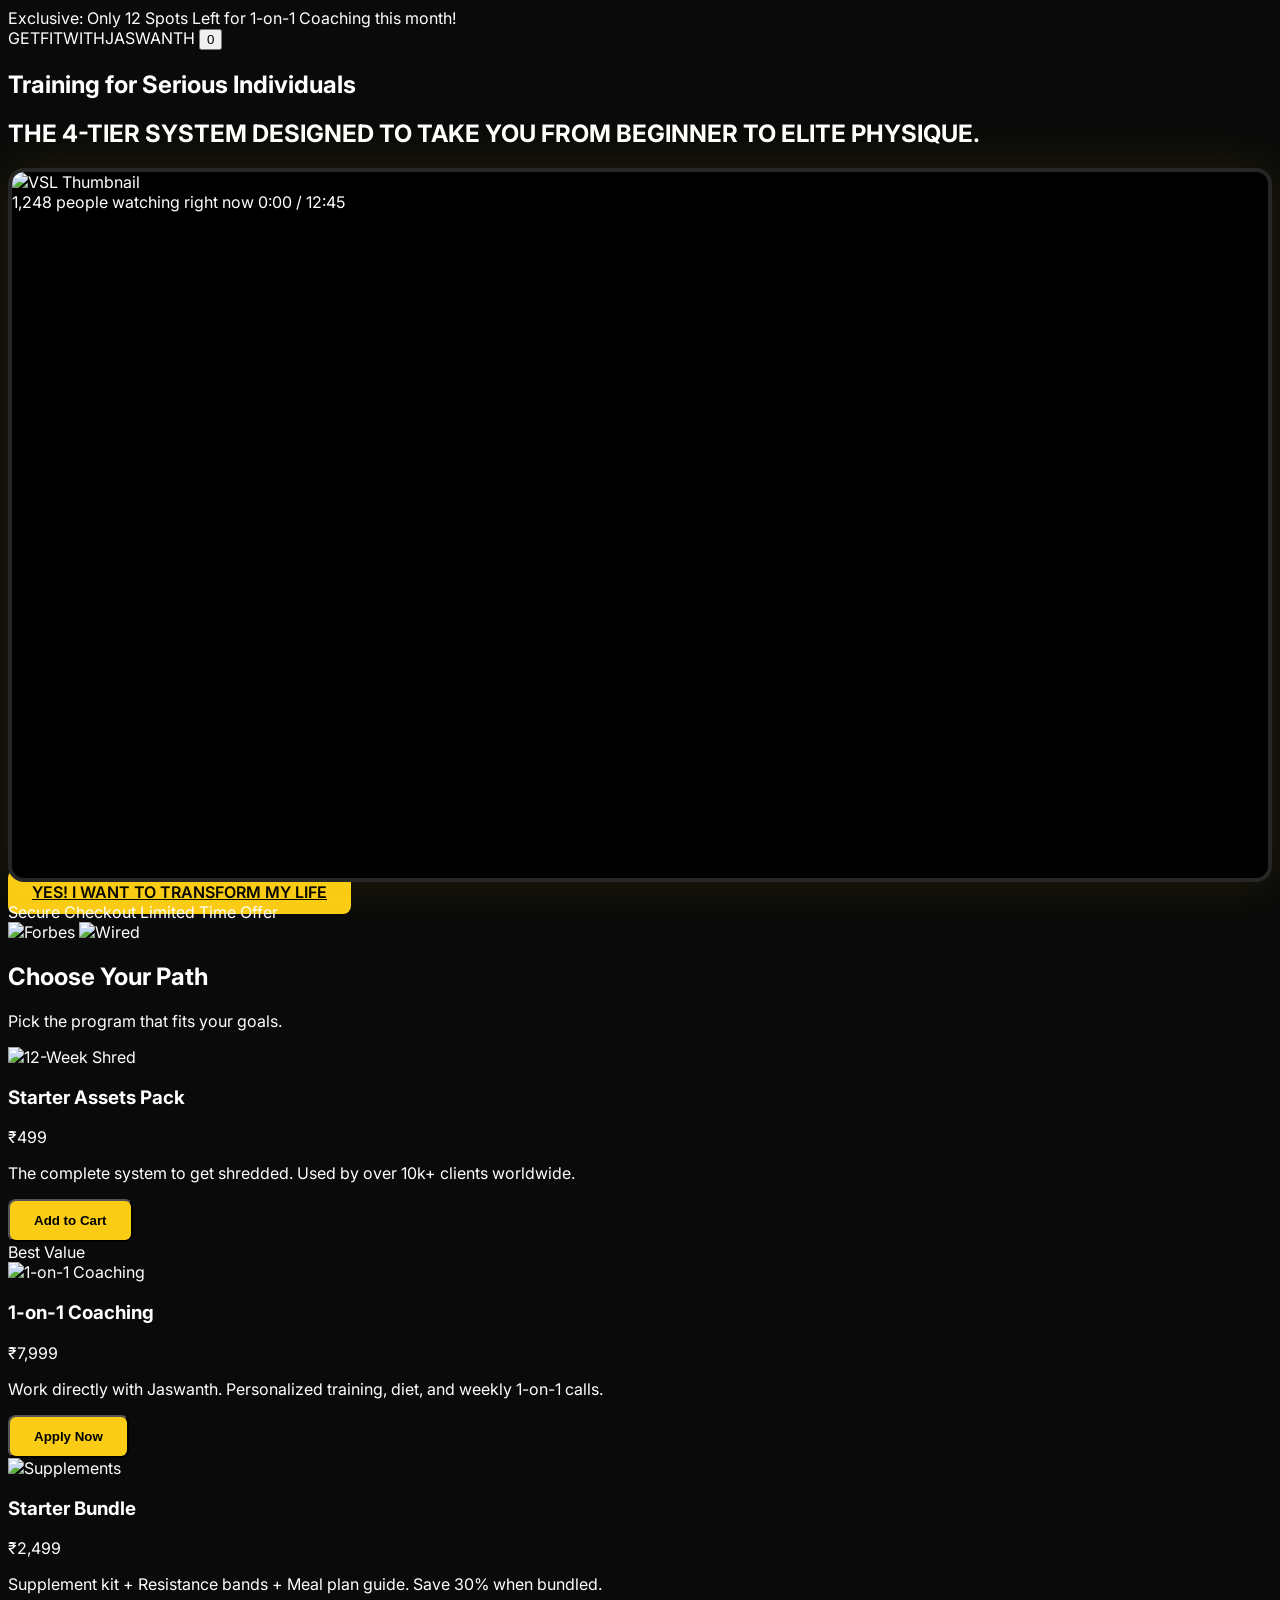
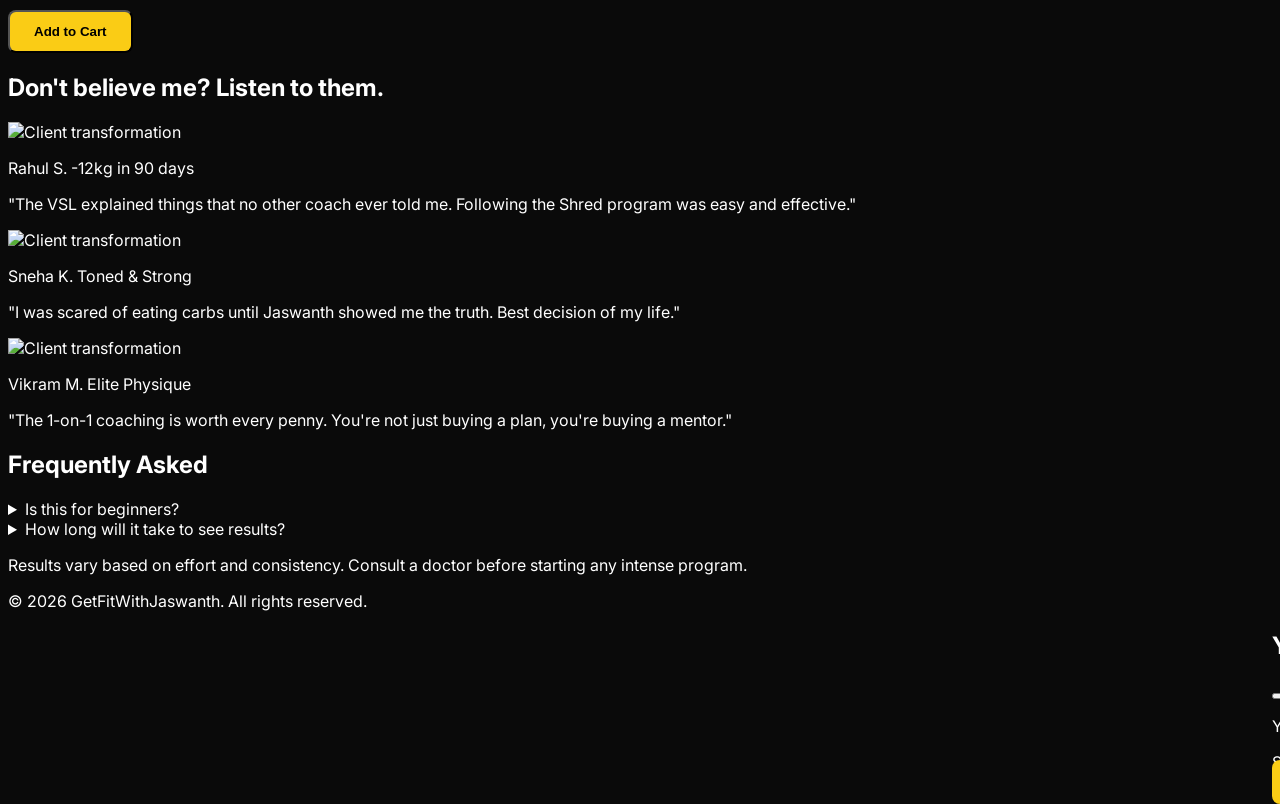
==== index.html @ 81661b47 "commit1" ====
<!doctype html>
<html lang="en">
  <head>
    <meta charset="UTF-8" />
    <meta name="viewport" content="width=device-width, initial-scale=1.0" />
    <title>GetFitWithJaswanth | Exclusive Training</title>
    <script src="https://cdn.tailwindcss.com"></script>
    <link rel="stylesheet" href="style.css" />
    <link
      href="https://fonts.googleapis.com/css2?family=Inter:wght@400;500;600;700;800&display=swap"
      rel="stylesheet"
    />
    <script src="https://unpkg.com/lucide@latest"></script>
    <style>
      .vsl-container {
        aspect-ratio: 16 / 9;
        background: #000;
        position: relative;
        overflow: hidden;
        border: 4px solid #262626;
        border-radius: 1rem;
        box-shadow: 0 0 50px rgba(250, 204, 21, 0.1);
      }
      .pulse-btn {
        animation: pulse-yellow 2s infinite;
      }
      @keyframes pulse-yellow {
        0% {
          transform: scale(1);
          box-shadow: 0 0 0 0 rgba(250, 204, 21, 0.7);
        }
        70% {
          transform: scale(1.05);
          box-shadow: 0 0 0 15px rgba(250, 204, 21, 0);
        }
        100% {
          transform: scale(1);
          box-shadow: 0 0 0 0 rgba(250, 204, 21, 0);
        }
      }
    </style>
  </head>
  <body class="bg-neutral-950 text-white font-['Inter']">
    <!-- Top Bar -->
    <div
      class="bg-yellow-400 text-black py-2 text-center text-sm font-bold uppercase tracking-widest"
    >
      Exclusive: Only 12 Spots Left for 1-on-1 Coaching this month!
    </div>

    <!-- Navbar -->
    <nav
      class="bg-neutral-950/80 backdrop-blur-md border-b border-neutral-800 py-4"
    >
      <div
        class="max-w-7xl mx-auto px-4 sm:px-6 lg:px-8 flex justify-between items-center"
      >
        <span class="text-xl font-bold tracking-tighter text-yellow-400"
          >GETFITWITHJASWANTH</span
        >
        <button
          onclick="toggleCart(true)"
          class="relative p-2 text-neutral-400 hover:text-white transition-colors"
        >
          <i data-lucide="shopping-cart" class="w-6 h-6"></i>
          <span
            class="cart-count absolute -top-1 -right-1 bg-yellow-400 text-black text-[10px] font-bold px-1.5 py-0.5 rounded-full hidden"
            >0</span
          >
        </button>
      </div>
    </nav>

    <!-- VSL Hero Section -->
    <section class="py-16 md:py-24 px-4 max-w-5xl mx-auto text-center">
      <h2
        class="text-yellow-400 font-bold uppercase tracking-[0.2em] mb-6 text-sm md:text-base"
      >
        Training for Serious Individuals
      </h2>
      <h1 class="text-4xl md:text-6xl font-black mb-10 leading-tight">
        THE 4-TIER SYSTEM
        <span class="bg-yellow-400 text-black px-2">DESIGNED</span> TO TAKE YOU
        FROM BEGINNER TO ELITE PHYSIQUE.
      </h1>

      <!-- Video Player (VSL) -->
      <div class="vsl-container mb-12 group cursor-pointer shadow-2xl">
        <img
          src="https://images.unsplash.com/photo-1534438327276-14e5300c3a48?q=80&w=2070&auto=format&fit=crop"
          alt="VSL Thumbnail"
          class="w-full h-full object-cover opacity-60 group-hover:opacity-40 transition-opacity"
        />
        <div class="absolute inset-0 flex items-center justify-center">
          <div
            class="w-20 h-20 bg-yellow-400 rounded-full flex items-center justify-center text-black shadow-xl group-hover:scale-110 transition-transform pulse-btn"
          >
            <i data-lucide="play" class="w-10 h-10 fill-current"></i>
          </div>
        </div>
        <div
          class="absolute bottom-4 left-4 right-4 text-left text-xs text-neutral-400 flex justify-between items-center"
        >
          <span
            ><i data-lucide="eye" class="w-3 h-3 inline mr-1"></i> 1,248 people
            watching right now</span
          >
          <span class="hidden md:block">0:00 / 12:45</span>
        </div>
      </div>

      <!-- CTA Below Video -->
      <div class="space-y-6">
        <a
          href="#products"
          class="btn-primary py-5 px-12 text-xl font-bold rounded-2xl inline-block shadow-lg shadow-yellow-400/20 pulse-btn"
        >
          YES! I WANT TO TRANSFORM MY LIFE
        </a>
        <div
          class="flex items-center justify-center gap-6 text-neutral-500 text-sm font-medium"
        >
          <span class="flex items-center gap-2"
            ><i data-lucide="shield-check" class="w-4 h-4 text-green-500"></i>
            Secure Checkout</span
          >
          <span class="flex items-center gap-2"
            ><i data-lucide="clock" class="w-4 h-4 text-yellow-400"></i> Limited
            Time Offer</span
          >
        </div>
      </div>
    </section>

    <!-- Trust Strip -->
    <div
      class="bg-neutral-900 py-10 border-y border-neutral-800 overflow-hidden"
    >
      <div
        class="max-w-7xl mx-auto px-4 flex flex-wrap justify-center gap-12 md:gap-24 items-center opacity-50 grayscale hover:grayscale-0 transition-all"
      >
        <img
          src="https://upload.wikimedia.org/wikipedia/commons/5/53/Forbes_logo.svg"
          alt="Forbes"
          class="h-6 filter invert"
        />
        <img
          src="https://upload.wikimedia.org/wikipedia/commons/a/a6/Wired_logo.svg"
          alt="Wired"
          class="h-6 filter invert"
        />
      </div>
    </div>

    <!-- Main Content / Products -->
    <section id="products" class="py-24 bg-neutral-950">
      <div class="max-w-7xl mx-auto px-4 sm:px-6 lg:px-8">
        <div class="text-center mb-16">
          <h2 class="text-3xl md:text-5xl font-bold mb-4">Choose Your Path</h2>
          <p class="text-neutral-500">Pick the program that fits your goals.</p>
        </div>

        <div class="grid grid-cols-1 md:grid-cols-2 lg:grid-cols-3 gap-8">
          <!-- Product 1 -->
          <div
            class="product-card bg-neutral-900 rounded-2xl overflow-hidden border border-neutral-800 flex flex-col"
          >
            <img
              src="https://images.unsplash.com/photo-1517836357463-d25dfeac3438?q=80&w=2070&auto=format&fit=crop"
              class="h-64 w-full object-cover"
              alt="12-Week Shred"
            />
            <div class="p-6 flex flex-col flex-1">
              <div class="flex justify-between items-start mb-2">
                <h3 class="text-xl font-bold">Starter Assets Pack</h3>
                <span class="text-yellow-400 font-bold">₹499</span>
              </div>
              <p class="text-neutral-400 text-sm mb-6 flex-1">
                The complete system to get shredded. Used by over 10k+ clients
                worldwide.
              </p>
              <button
                onclick="
                  addToCart({
                    id: 'p1',
                    name: '12-Week Shred Program',
                    price: 1999,
                    image:
                      'https://images.unsplash.com/photo-1517836357463-d25dfeac3438?q=80&w=2070&auto=format&fit=crop',
                  })
                "
                class="btn-primary w-full"
              >
                Add to Cart
              </button>
            </div>
          </div>
          <!-- Product 2 -->
          <div
            class="product-card bg-neutral-900 rounded-2xl overflow-hidden border-2 border-yellow-400 relative flex flex-col"
          >
            <div
              class="absolute top-0 right-0 bg-yellow-400 text-black px-4 py-1 text-xs font-black uppercase rounded-bl-xl"
            >
              Best Value
            </div>
            <img
              src="https://images.unsplash.com/photo-1544367567-0f2fcb009e0b?q=80&w=2040&auto=format&fit=crop"
              class="h-64 w-full object-cover"
              alt="1-on-1 Coaching"
            />
            <div class="p-6 flex flex-col flex-1">
              <div class="flex justify-between items-start mb-2">
                <h3 class="text-xl font-bold">1-on-1 Coaching</h3>
                <span class="text-yellow-400 font-bold">₹7,999</span>
              </div>
              <p class="text-neutral-400 text-sm mb-6 flex-1">
                Work directly with Jaswanth. Personalized training, diet, and
                weekly 1-on-1 calls.
              </p>
              <button
                onclick="
                  addToCart({
                    id: 'p4',
                    name: '1-on-1 Coaching (30 days)',
                    price: 7999,
                    image:
                      'https://images.unsplash.com/photo-1544367567-0f2fcb009e0b?q=80&w=2040&auto=format&fit=crop',
                  })
                "
                class="btn-primary w-full"
              >
                Apply Now
              </button>
            </div>
          </div>
          <!-- Product 3 -->
          <div
            class="product-card bg-neutral-900 rounded-2xl overflow-hidden border border-neutral-800 flex flex-col"
          >
            <img
              src="https://images.unsplash.com/photo-1593095199071-f3779517babd?q=80&w=2070&auto=format&fit=crop"
              class="h-64 w-full object-cover"
              alt="Supplements"
            />
            <div class="p-6 flex flex-col flex-1">
              <div class="flex justify-between items-start mb-2">
                <h3 class="text-xl font-bold">Starter Bundle</h3>
                <span class="text-yellow-400 font-bold">₹2,499</span>
              </div>
              <p class="text-neutral-400 text-sm mb-6 flex-1">
                Supplement kit + Resistance bands + Meal plan guide. Save 30%
                when bundled.
              </p>
              <button
                onclick="
                  addToCart({
                    id: 'p6',
                    name: 'Supplement Starter Pack',
                    price: 2499,
                    image:
                      'https://images.unsplash.com/photo-1593095199071-f3779517babd?q=80&w=2070&auto=format&fit=crop',
                  })
                "
                class="btn-primary w-full"
              >
                Add to Cart
              </button>
            </div>
          </div>
        </div>
      </div>
    </section>

    <!-- Testimonials -->
    <section class="py-24 bg-neutral-900">
      <div class="max-w-7xl mx-auto px-4 sm:px-6 lg:px-8 text-center">
        <h2 class="text-3xl md:text-5xl font-bold mb-16 uppercase">
          Don't believe me? Listen to them.
        </h2>
        <div class="grid grid-cols-1 md:grid-cols-2 lg:grid-cols-3 gap-8">
          <div
            class="bg-neutral-950 p-1 rounded-3xl border border-neutral-800 overflow-hidden"
          >
            <img
              src="https://images.unsplash.com/photo-1552196564-972b347f64d4?q=80&w=1974&auto=format&fit=crop"
              class="h-64 w-full object-cover mb-6"
              alt="Client transformation"
            />
            <div class="p-6 text-left">
              <p class="font-bold mb-2">
                Rahul S. <span class="text-yellow-400">-12kg in 90 days</span>
              </p>
              <p class="text-sm text-neutral-400 italic">
                "The VSL explained things that no other coach ever told me.
                Following the Shred program was easy and effective."
              </p>
            </div>
          </div>
          <div
            class="bg-neutral-950 p-1 rounded-3xl border border-neutral-800 overflow-hidden"
          >
            <img
              src="https://images.unsplash.com/photo-1571019613454-1cb2f99b2d8b?q=80&w=2070&auto=format&fit=crop"
              class="h-64 w-full object-cover mb-6"
              alt="Client transformation"
            />
            <div class="p-6 text-left">
              <p class="font-bold mb-2">
                Sneha K. <span class="text-yellow-400">Toned & Strong</span>
              </p>
              <p class="text-sm text-neutral-400 italic">
                "I was scared of eating carbs until Jaswanth showed me the
                truth. Best decision of my life."
              </p>
            </div>
          </div>
          <div
            class="bg-neutral-950 p-1 rounded-3xl border border-neutral-800 overflow-hidden"
          >
            <img
              src="https://images.unsplash.com/photo-1594381898411-846e7d193883?q=80&w=1974&auto=format&fit=crop"
              class="h-64 w-full object-cover mb-6"
              alt="Client transformation"
            />
            <div class="p-6 text-left">
              <p class="font-bold mb-2">
                Vikram M. <span class="text-yellow-400">Elite Physique</span>
              </p>
              <p class="text-sm text-neutral-400 italic">
                "The 1-on-1 coaching is worth every penny. You're not just
                buying a plan, you're buying a mentor."
              </p>
            </div>
          </div>
        </div>
      </div>
    </section>

    <!-- FAQ -->
    <section class="py-24 bg-neutral-950 px-4">
      <div class="max-w-3xl mx-auto">
        <h2
          class="text-3xl font-bold mb-12 text-center uppercase tracking-widest"
        >
          Frequently Asked
        </h2>
        <div class="space-y-4">
          <details
            class="bg-neutral-900 rounded-xl p-6 border border-neutral-800 group"
          >
            <summary
              class="font-bold list-none cursor-pointer flex justify-between items-center"
            >
              Is this for beginners?
              <i
                data-lucide="plus"
                class="w-5 h-5 group-open:rotate-45 transition-transform"
              ></i>
            </summary>
            <p class="text-neutral-400 mt-4 text-sm">
              Absolutely. The programs are designed to take you from square one
              to advanced levels with easy-to-follow video instructions.
            </p>
          </details>
          <details
            class="bg-neutral-900 rounded-xl p-6 border border-neutral-800 group"
          >
            <summary
              class="font-bold list-none cursor-pointer flex justify-between items-center"
            >
              How long will it take to see results?
              <i
                data-lucide="plus"
                class="w-5 h-5 group-open:rotate-45 transition-transform"
              ></i>
            </summary>
            <p class="text-neutral-400 mt-4 text-sm">
              Most clients see visible changes in their energy and physique
              within the first 14-21 days of strictly following the protocol.
            </p>
          </details>
        </div>
      </div>
    </section>

    <!-- Footer -->
    <footer
      class="py-12 bg-neutral-900 text-center border-t border-neutral-800"
    >
      <p class="text-neutral-500 text-xs mb-4">
        Results vary based on effort and consistency. Consult a doctor before
        starting any intense program.
      </p>
      <p class="text-sm text-neutral-400">
        &copy; 2026 GetFitWithJaswanth. All rights reserved.
      </p>
    </footer>

    <!-- Cart Overlay -->
    <div id="cart-overlay" class="overlay fixed inset-0"></div>

    <!-- Cart Sidebar -->
    <div
      id="cart-drawer"
      class="cart-drawer fixed top-0 right-0 h-full w-full max-w-md bg-neutral-900 shadow-2xl flex flex-col"
    >
      <div
        class="p-6 border-b border-neutral-800 flex items-center justify-between"
      >
        <h2 class="text-xl font-bold flex items-center gap-2">
          <i data-lucide="shopping-bag" class="w-5 h-5"></i>
          Your Cart
        </h2>
        <button
          onclick="toggleCart(false)"
          class="p-2 hover:bg-neutral-800 rounded-full transition-colors text-neutral-400"
        >
          <i data-lucide="x" class="w-6 h-6"></i>
        </button>
      </div>

      <div
        id="cart-items-list"
        class="flex-1 overflow-y-auto p-6 space-y-4"
      ></div>

      <div class="p-6 border-t border-neutral-800 bg-neutral-900/50">
        <div class="flex justify-between mb-2">
          <span class="text-neutral-400">Subtotal</span>
          <span id="cart-subtotal" class="font-bold">₹0</span>
        </div>
        <a href="checkout.html" class="btn-primary block w-full"
          >Proceed to Checkout</a
        >
      </div>
    </div>

    <script src="script.js"></script>
    <script>
      lucide.createIcons();
    </script>
  </body>
</html>
---- style.css ----
:root {
    --primary: #facc15; /* Yellow 400 */
    --primary-hover: #eab308; /* Yellow 500 */
    --dark: #0a0a0a;
    --dark-light: #171717;
    --text-muted: #a3a3a3;
}

body {
    background-color: var(--dark);
    color: white;
    font-family: 'Inter', sans-serif;
    overflow-x: hidden;
}

.cart-drawer {
    transform: translateX(100%);
    transition: transform 0.3s ease-in-out;
    z-index: 1000;
}

.cart-drawer.open {
    transform: translateX(0);
}

.overlay {
    background-color: rgba(0, 0, 0, 0.7);
    display: none;
    z-index: 999;
}

.overlay.open {
    display: block;
}

.product-card {
    transition: transform 0.2s;
}

.product-card:hover {
    transform: translateY(-5px);
}

.btn-primary {
    background-color: var(--primary);
    color: black;
    font-weight: 600;
    padding: 0.75rem 1.5rem;
    border-radius: 0.5rem;
    transition: background-color 0.2s;
    text-align: center;
}

.btn-primary:hover {
    background-color: var(--primary-hover);
}

.btn-outline {
    border: 1px solid var(--primary);
    color: var(--primary);
    font-weight: 600;
    padding: 0.75rem 1.5rem;
    border-radius: 0.5rem;
    transition: all 0.2s;
    text-align: center;
}

.btn-outline:hover {
    background-color: var(--primary);
    color: black;
}

/* Custom Scrollbar */
::-webkit-scrollbar {
    width: 8px;
}

::-webkit-scrollbar-track {
    background: var(--dark);
}

::-webkit-scrollbar-thumb {
    background: #333;
    border-radius: 4px;
}

::-webkit-scrollbar-thumb:hover {
    background: #444;
}
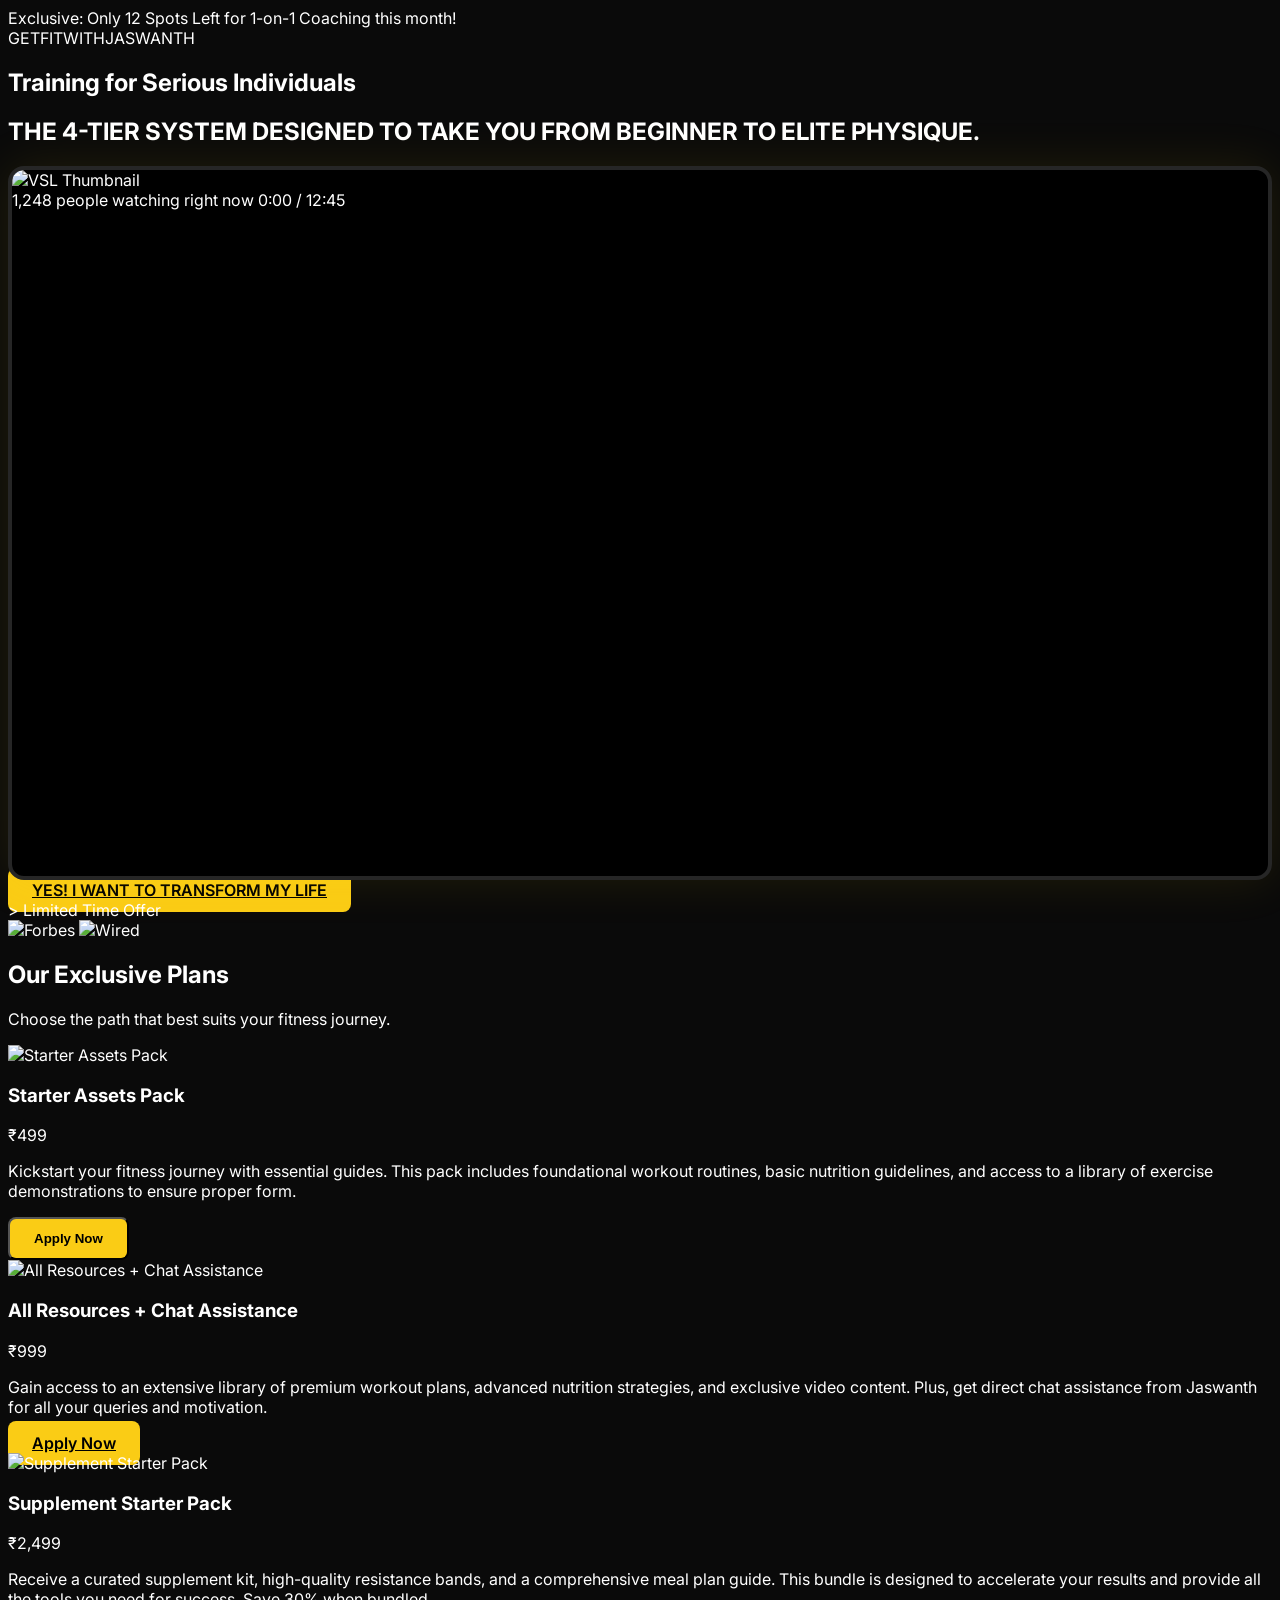
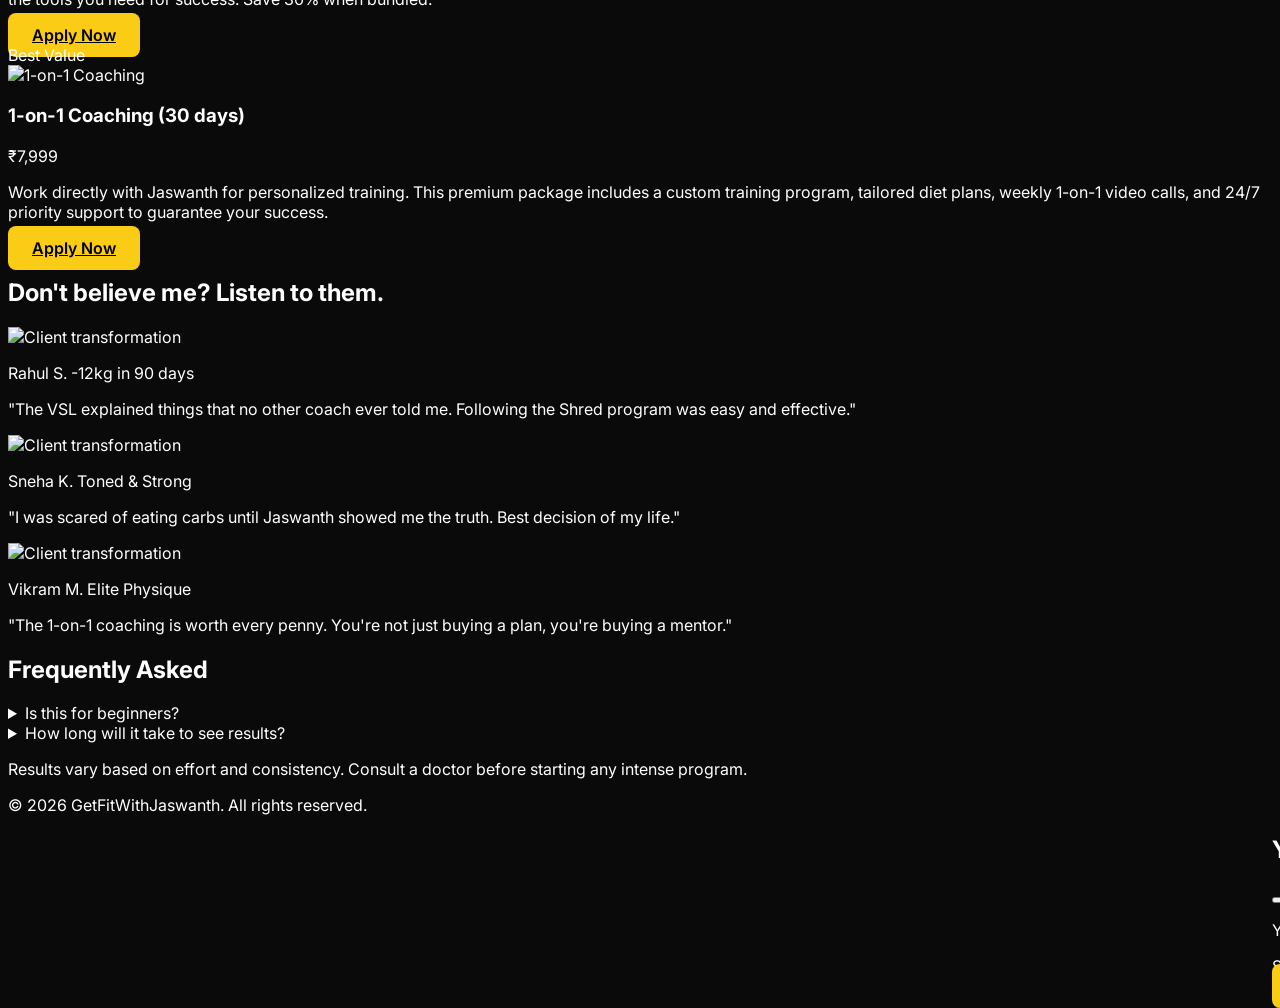
==== commit a546e19c: "commit 2" ====
--- a/index.html
+++ b/index.html
@@ -58,16 +58,7 @@
         <span class="text-xl font-bold tracking-tighter text-yellow-400"
           >GETFITWITHJASWANTH</span
         >
-        <button
-          onclick="toggleCart(true)"
-          class="relative p-2 text-neutral-400 hover:text-white transition-colors"
-        >
-          <i data-lucide="shopping-cart" class="w-6 h-6"></i>
-          <span
-            class="cart-count absolute -top-1 -right-1 bg-yellow-400 text-black text-[10px] font-bold px-1.5 py-0.5 rounded-full hidden"
-            >0</span
-          >
-        </button>
+        <ul class="flex items-center space-x-4"></ul>
       </div>
     </nav>
 
@@ -120,9 +111,6 @@
         <div
           class="flex items-center justify-center gap-6 text-neutral-500 text-sm font-medium"
         >
-          <span class="flex items-center gap-2"
-            ><i data-lucide="shield-check" class="w-4 h-4 text-green-500"></i>
-            Secure Checkout</span
           >
           <span class="flex items-center gap-2"
             ><i data-lucide="clock" class="w-4 h-4 text-yellow-400"></i> Limited
@@ -152,23 +140,27 @@
       </div>
     </div>
 
-    <!-- Main Content / Products -->
-    <section id="products" class="py-24 bg-neutral-950">
+    <!-- Plans Section -->
+    <section id="plans" class="py-24 bg-neutral-950">
       <div class="max-w-7xl mx-auto px-4 sm:px-6 lg:px-8">
         <div class="text-center mb-16">
-          <h2 class="text-3xl md:text-5xl font-bold mb-4">Choose Your Path</h2>
-          <p class="text-neutral-500">Pick the program that fits your goals.</p>
+          <h2 class="text-3xl md:text-5xl font-bold mb-4">
+            Our Exclusive Plans
+          </h2>
+          <p class="text-neutral-500">
+            Choose the path that best suits your fitness journey.
+          </p>
         </div>
 
         <div class="grid grid-cols-1 md:grid-cols-2 lg:grid-cols-3 gap-8">
-          <!-- Product 1 -->
+          <!-- Product 1: Starter Assets Pack (499) -->
           <div
             class="product-card bg-neutral-900 rounded-2xl overflow-hidden border border-neutral-800 flex flex-col"
           >
             <img
               src="https://images.unsplash.com/photo-1517836357463-d25dfeac3438?q=80&w=2070&auto=format&fit=crop"
               class="h-64 w-full object-cover"
-              alt="12-Week Shred"
+              alt="Starter Assets Pack"
             />
             <div class="p-6 flex flex-col flex-1">
               <div class="flex justify-between items-start mb-2">
@@ -176,57 +168,15 @@
                 <span class="text-yellow-400 font-bold">₹499</span>
               </div>
               <p class="text-neutral-400 text-sm mb-6 flex-1">
-                The complete system to get shredded. Used by over 10k+ clients
-                worldwide.
+                Kickstart your fitness journey with essential guides. This pack
+                includes foundational workout routines, basic nutrition
+                guidelines, and access to a library of exercise demonstrations
+                to ensure proper form.
               </p>
               <button
                 onclick="
-                  addToCart({
-                    id: 'p1',
-                    name: '12-Week Shred Program',
-                    price: 1999,
-                    image:
-                      'https://images.unsplash.com/photo-1517836357463-d25dfeac3438?q=80&w=2070&auto=format&fit=crop',
-                  })
-                "
-                class="btn-primary w-full"
-              >
-                Add to Cart
-              </button>
-            </div>
-          </div>
-          <!-- Product 2 -->
-          <div
-            class="product-card bg-neutral-900 rounded-2xl overflow-hidden border-2 border-yellow-400 relative flex flex-col"
-          >
-            <div
-              class="absolute top-0 right-0 bg-yellow-400 text-black px-4 py-1 text-xs font-black uppercase rounded-bl-xl"
-            >
-              Best Value
-            </div>
-            <img
-              src="https://images.unsplash.com/photo-1544367567-0f2fcb009e0b?q=80&w=2040&auto=format&fit=crop"
-              class="h-64 w-full object-cover"
-              alt="1-on-1 Coaching"
-            />
-            <div class="p-6 flex flex-col flex-1">
-              <div class="flex justify-between items-start mb-2">
-                <h3 class="text-xl font-bold">1-on-1 Coaching</h3>
-                <span class="text-yellow-400 font-bold">₹7,999</span>
-              </div>
-              <p class="text-neutral-400 text-sm mb-6 flex-1">
-                Work directly with Jaswanth. Personalized training, diet, and
-                weekly 1-on-1 calls.
-              </p>
-              <button
-                onclick="
-                  addToCart({
-                    id: 'p4',
-                    name: '1-on-1 Coaching (30 days)',
-                    price: 7999,
-                    image:
-                      'https://images.unsplash.com/photo-1544367567-0f2fcb009e0b?q=80&w=2040&auto=format&fit=crop',
-                  })
+                  location.href =
+                    'https://www.instagram.com/jaswantth_kattungaa/'
                 "
                 class="btn-primary w-full"
               >
@@ -234,38 +184,98 @@
               </button>
             </div>
           </div>
-          <!-- Product 3 -->
+
+          <!-- Product 2: All Resources + Chat Assistance (999) -->
+          <div
+            class="product-card bg-neutral-900 rounded-2xl overflow-hidden border border-neutral-800 flex flex-col"
+          >
+            <img
+              src="https://images.unsplash.com/photo-1571019613454-1cb2f99b2d8b?q=80&w=2040&auto=format&fit=crop"
+              class="h-64 w-full object-cover"
+              alt="All Resources + Chat Assistance"
+            />
+            <div class="p-6 flex flex-col flex-1">
+              <div class="flex justify-between items-start mb-2">
+                <h3 class="text-xl font-bold">
+                  All Resources + Chat Assistance
+                </h3>
+                <span class="text-yellow-400 font-bold">₹999</span>
+              </div>
+              <p class="text-neutral-400 text-sm mb-6 flex-1">
+                Gain access to an extensive library of premium workout plans,
+                advanced nutrition strategies, and exclusive video content.
+                Plus, get direct chat assistance from Jaswanth for all your
+                queries and motivation.
+              </p>
+              <a
+                href="https://www.instagram.com/jaswantth_kattungaa/"
+                class="btn-primary w-full"
+              >
+                Apply Now
+              </a>
+            </div>
+          </div>
+
+          <!-- Product 3: Supplement Starter Pack (2499) -->
           <div
             class="product-card bg-neutral-900 rounded-2xl overflow-hidden border border-neutral-800 flex flex-col"
           >
             <img
               src="https://images.unsplash.com/photo-1593095199071-f3779517babd?q=80&w=2070&auto=format&fit=crop"
               class="h-64 w-full object-cover"
-              alt="Supplements"
+              alt="Supplement Starter Pack"
             />
             <div class="p-6 flex flex-col flex-1">
               <div class="flex justify-between items-start mb-2">
-                <h3 class="text-xl font-bold">Starter Bundle</h3>
+                <h3 class="text-xl font-bold">Supplement Starter Pack</h3>
                 <span class="text-yellow-400 font-bold">₹2,499</span>
               </div>
               <p class="text-neutral-400 text-sm mb-6 flex-1">
-                Supplement kit + Resistance bands + Meal plan guide. Save 30%
-                when bundled.
-              </p>
-              <button
-                onclick="
-                  addToCart({
-                    id: 'p6',
-                    name: 'Supplement Starter Pack',
-                    price: 2499,
-                    image:
-                      'https://images.unsplash.com/photo-1593095199071-f3779517babd?q=80&w=2070&auto=format&fit=crop',
-                  })
-                "
+                Receive a curated supplement kit, high-quality resistance bands,
+                and a comprehensive meal plan guide. This bundle is designed to
+                accelerate your results and provide all the tools you need for
+                success. Save 30% when bundled.
+              </p>
+              <a
+                href="https://www.instagram.com/jaswantth_kattungaa/"
                 class="btn-primary w-full"
               >
-                Add to Cart
-              </button>
+                Apply Now
+              </a>
+            </div>
+          </div>
+
+          <!-- Product 5: 1-on-1 Coaching (7999) -->
+          <div
+            class="product-card bg-neutral-900 rounded-2xl overflow-hidden border-2 border-yellow-400 relative flex flex-col"
+          >
+            <div
+              class="absolute top-0 right-0 bg-yellow-400 text-black px-4 py-1 text-xs font-black uppercase rounded-bl-xl"
+            >
+              Best Value
+            </div>
+            <img
+              src="https://images.unsplash.com/photo-1544367567-0f2fcb009e0b?q=80&w=2040&auto=format&fit=crop"
+              class="h-64 w-full object-cover"
+              alt="1-on-1 Coaching"
+            />
+            <div class="p-6 flex flex-col flex-1">
+              <div class="flex justify-between items-start mb-2">
+                <h3 class="text-xl font-bold">1-on-1 Coaching (30 days)</h3>
+                <span class="text-yellow-400 font-bold">₹7,999</span>
+              </div>
+              <p class="text-neutral-400 text-sm mb-6 flex-1">
+                Work directly with Jaswanth for personalized training. This
+                premium package includes a custom training program, tailored
+                diet plans, weekly 1-on-1 video calls, and 24/7 priority support
+                to guarantee your success.
+              </p>
+              <a
+                href="https://www.instagram.com/jaswantth_kattungaa/"
+                class="btn-primary w-full"
+              >
+                Apply Now
+              </a>
             </div>
           </div>
         </div>
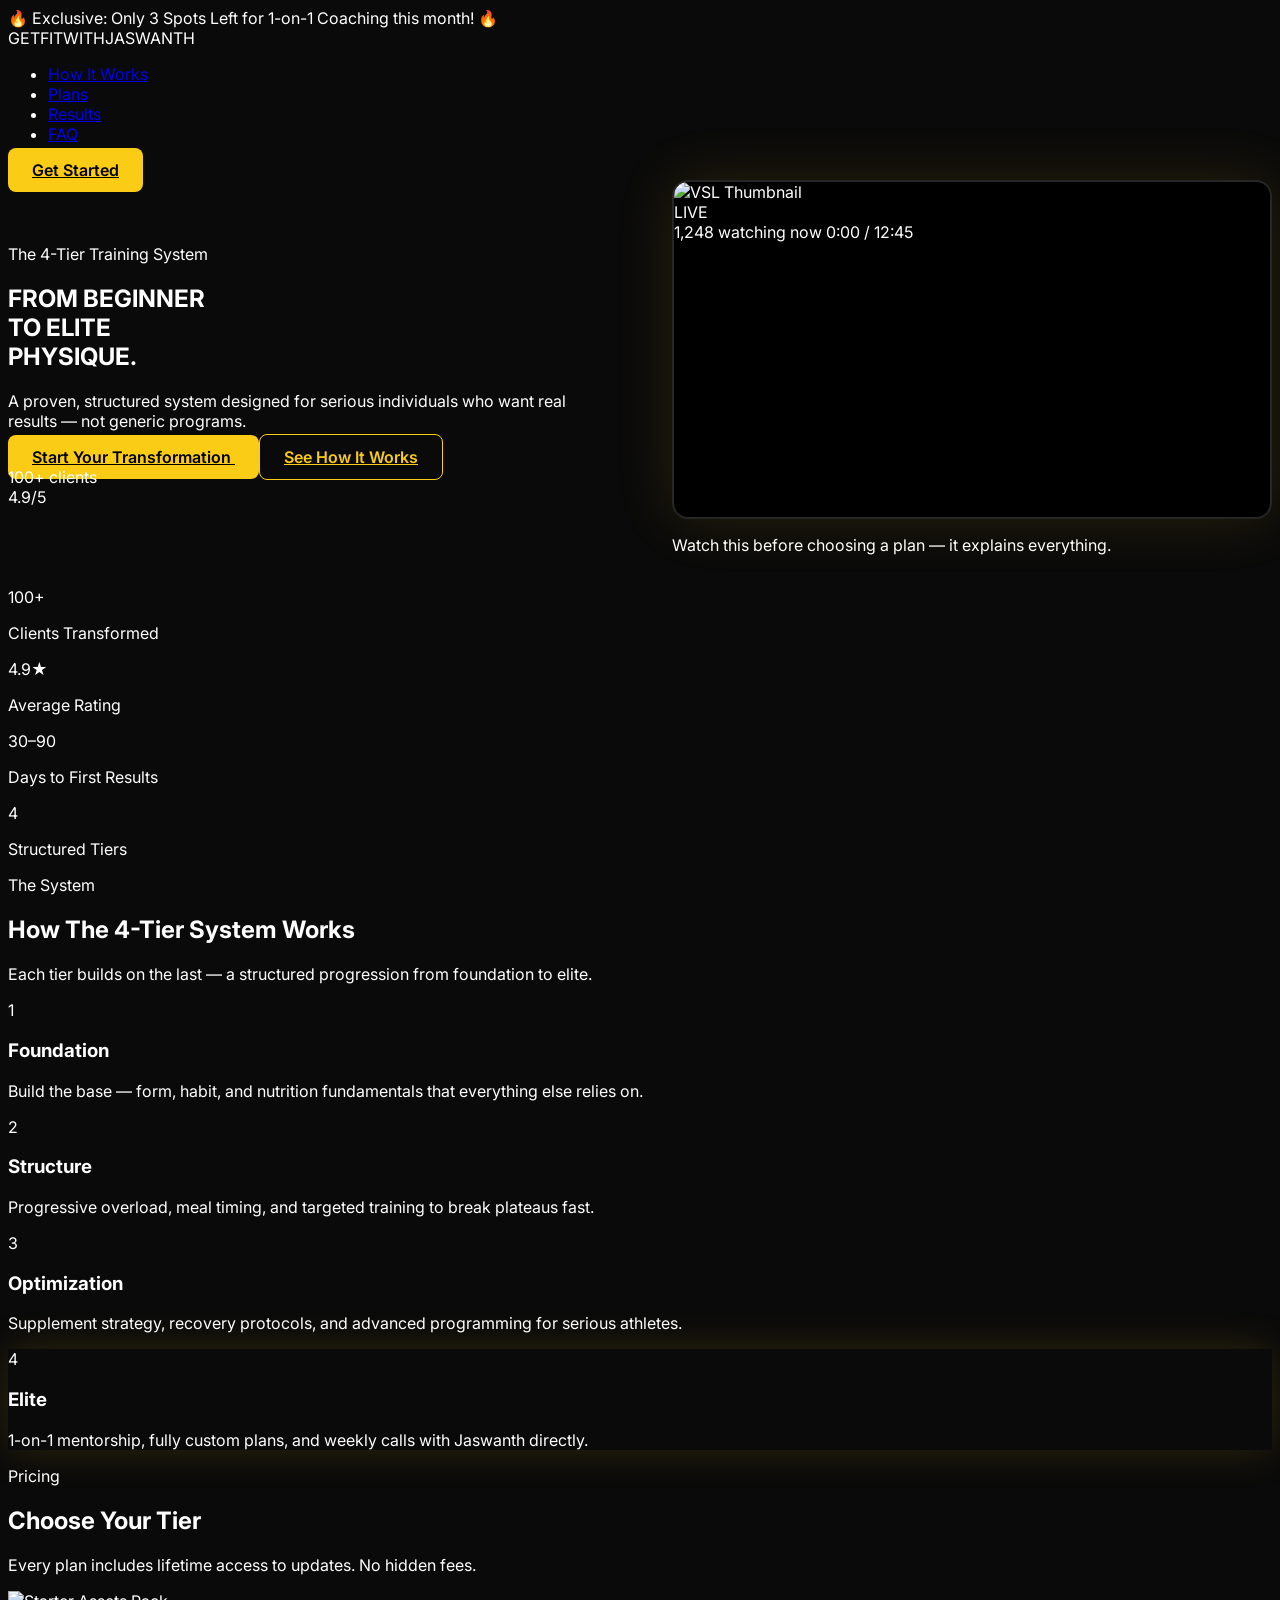
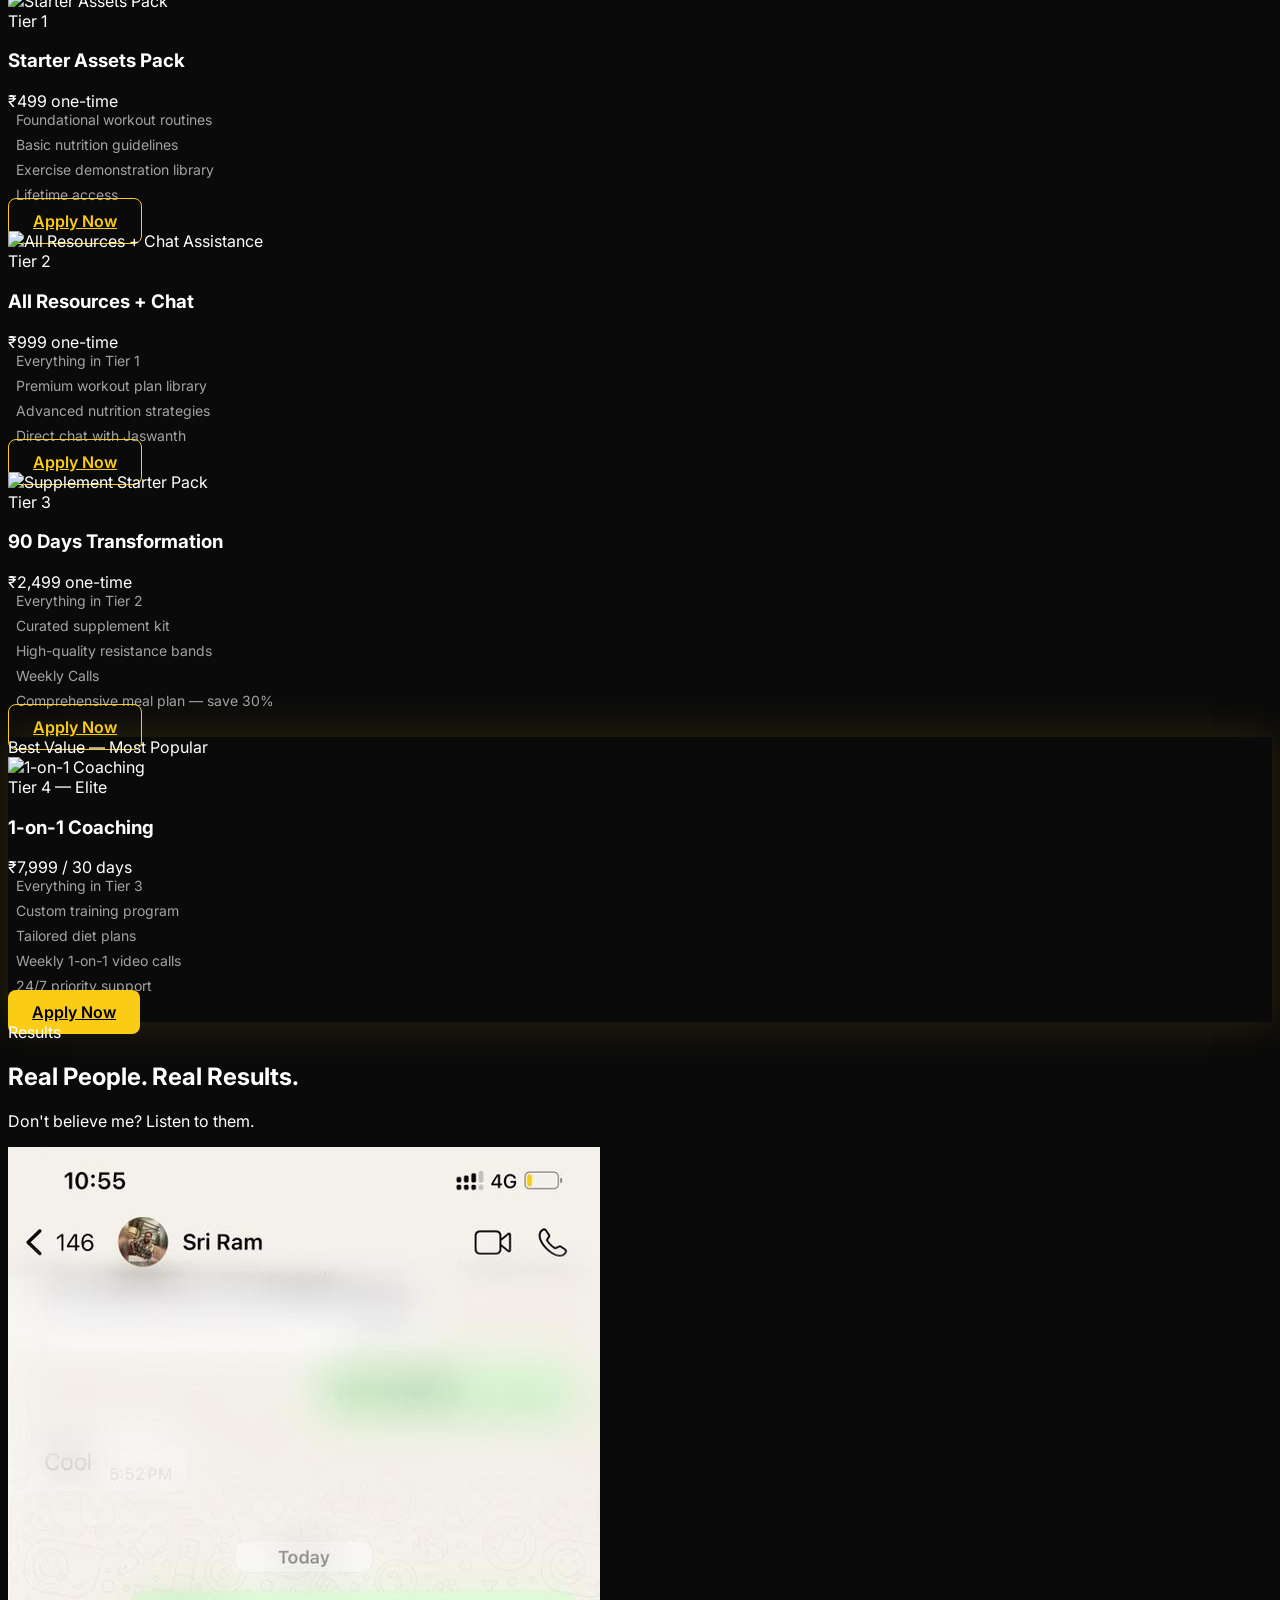
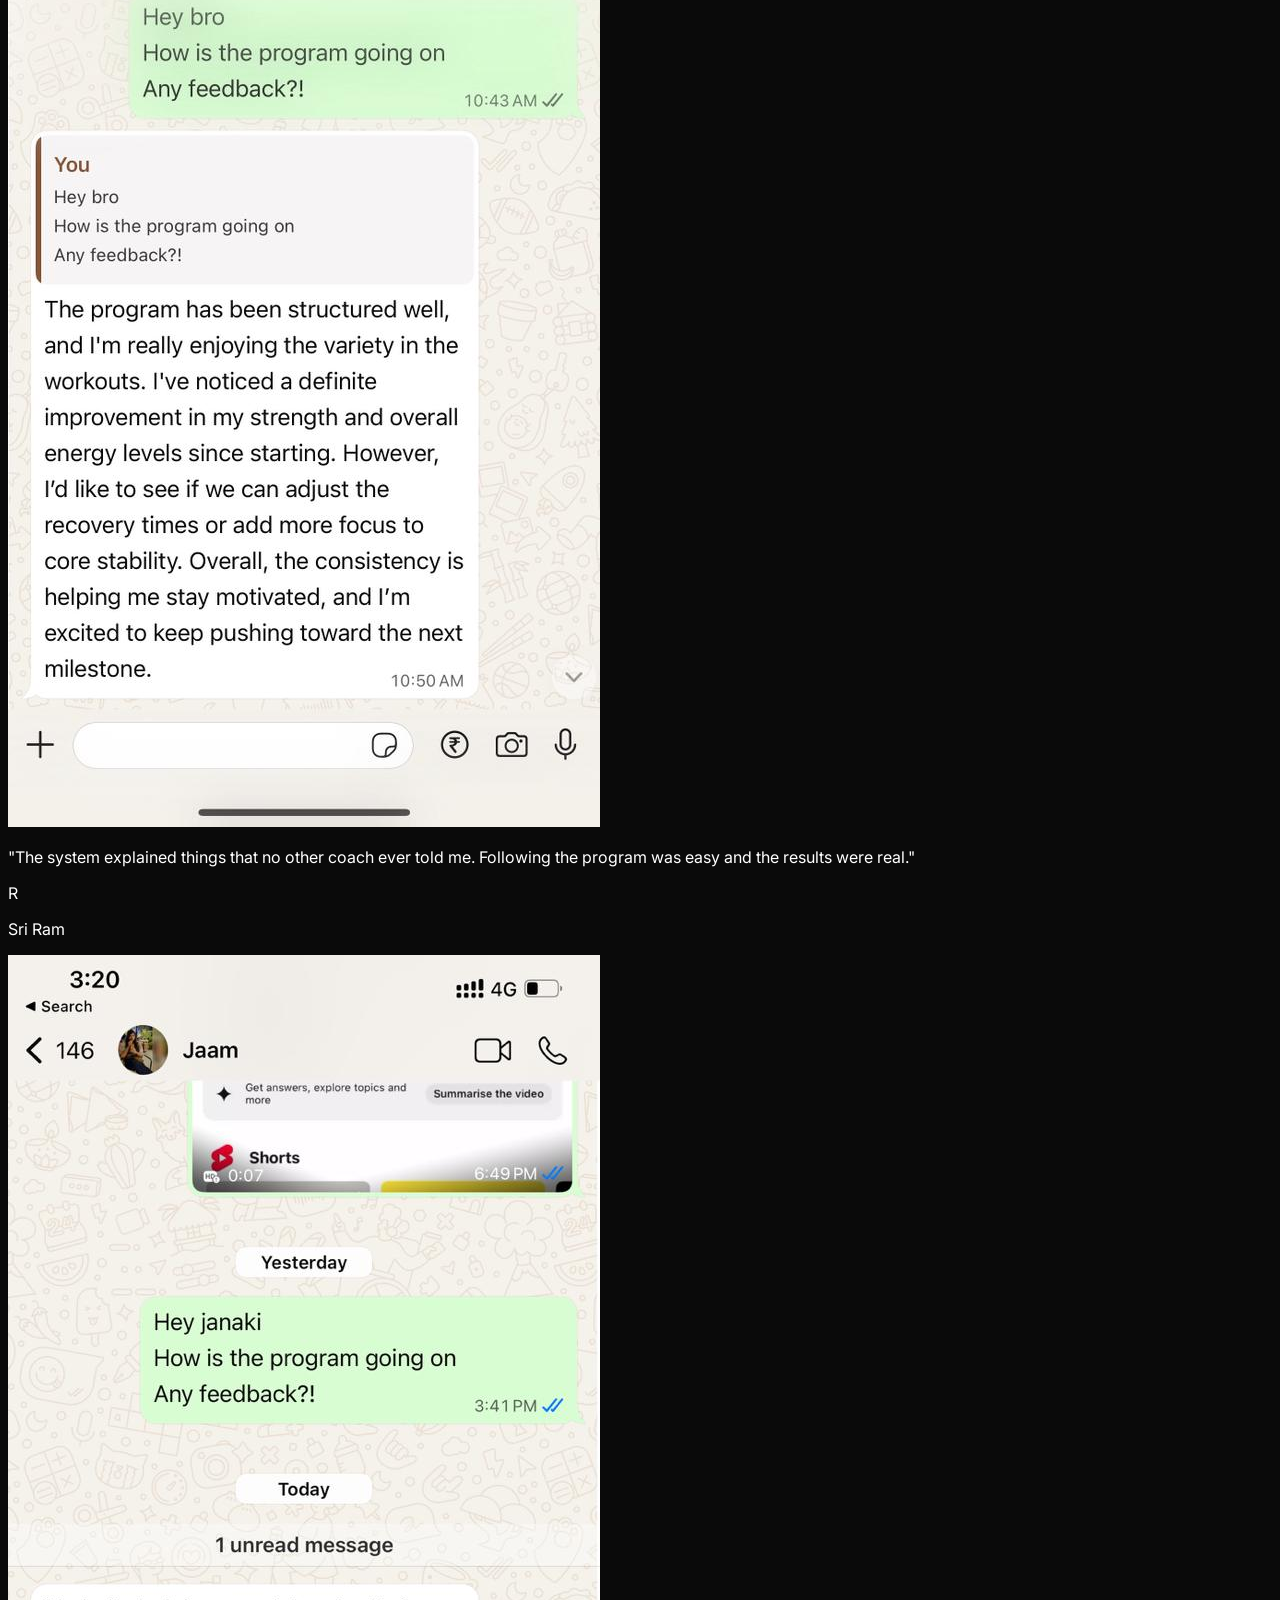
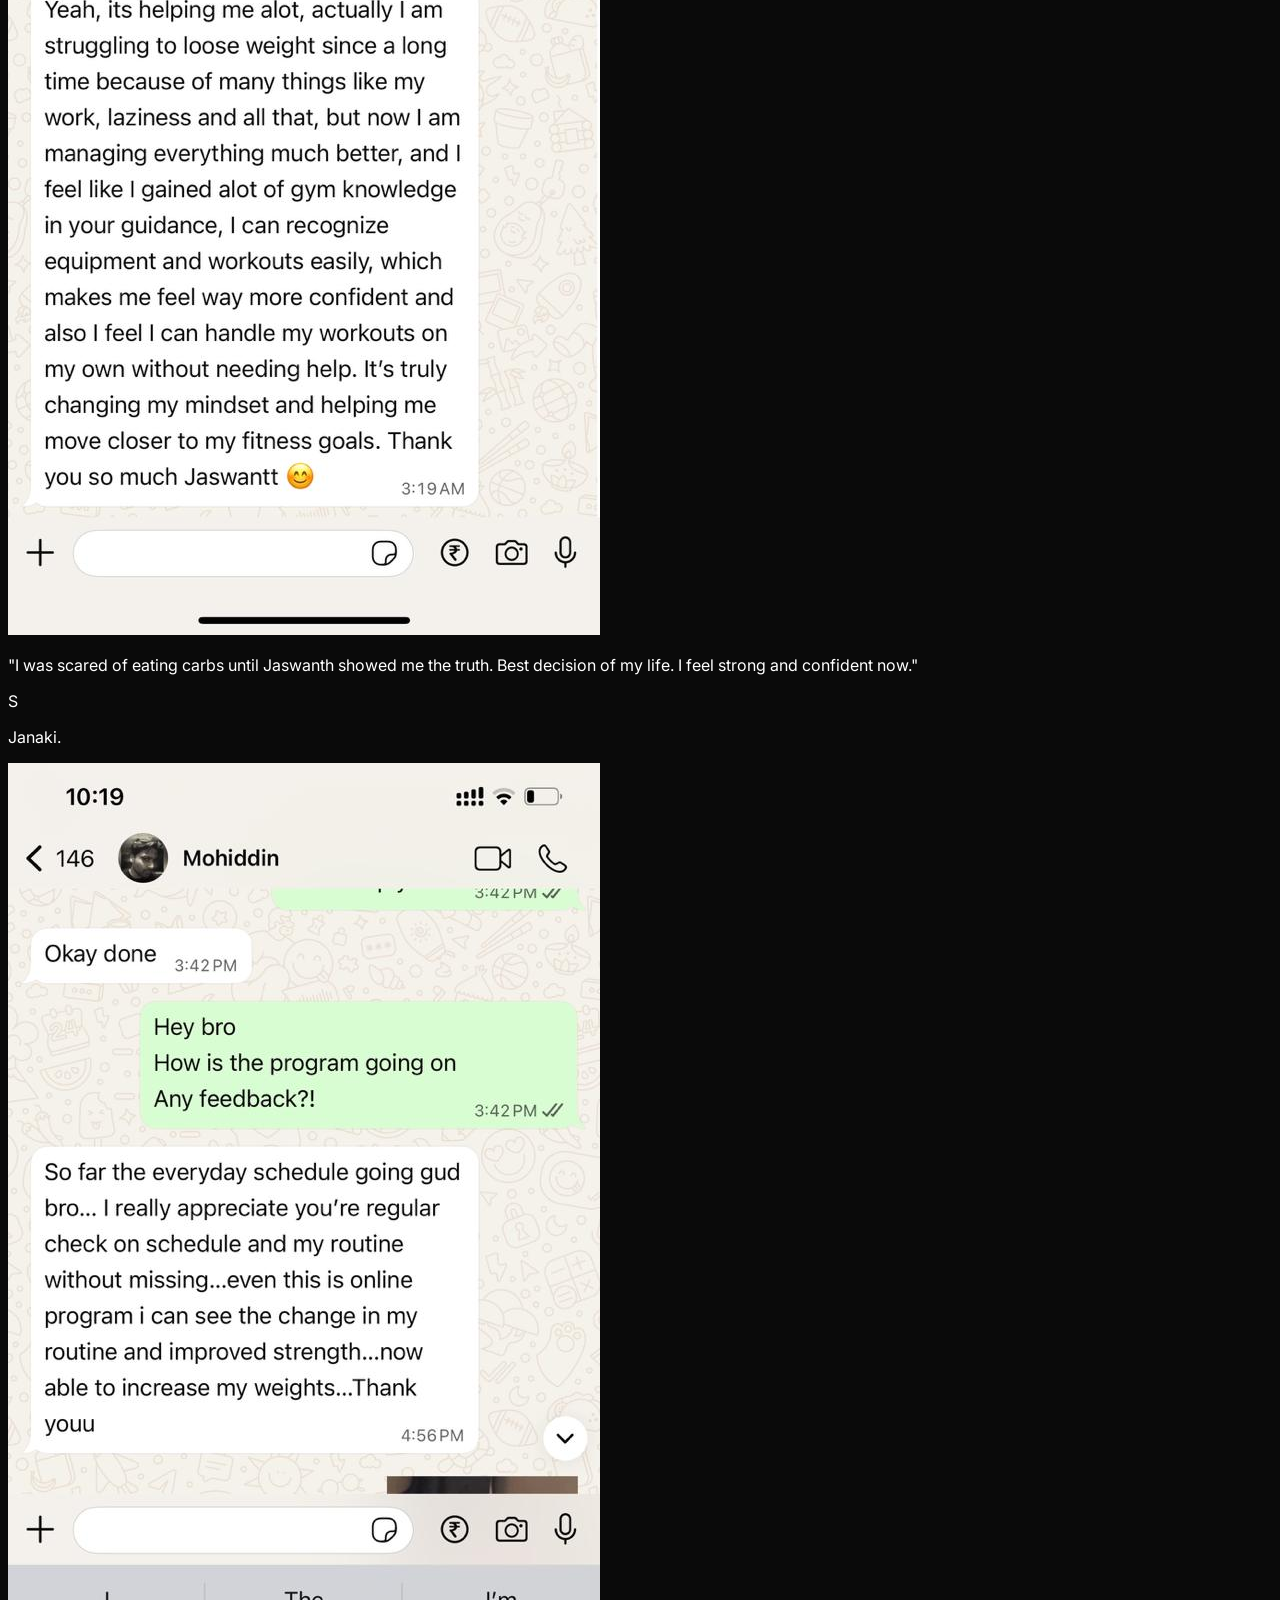
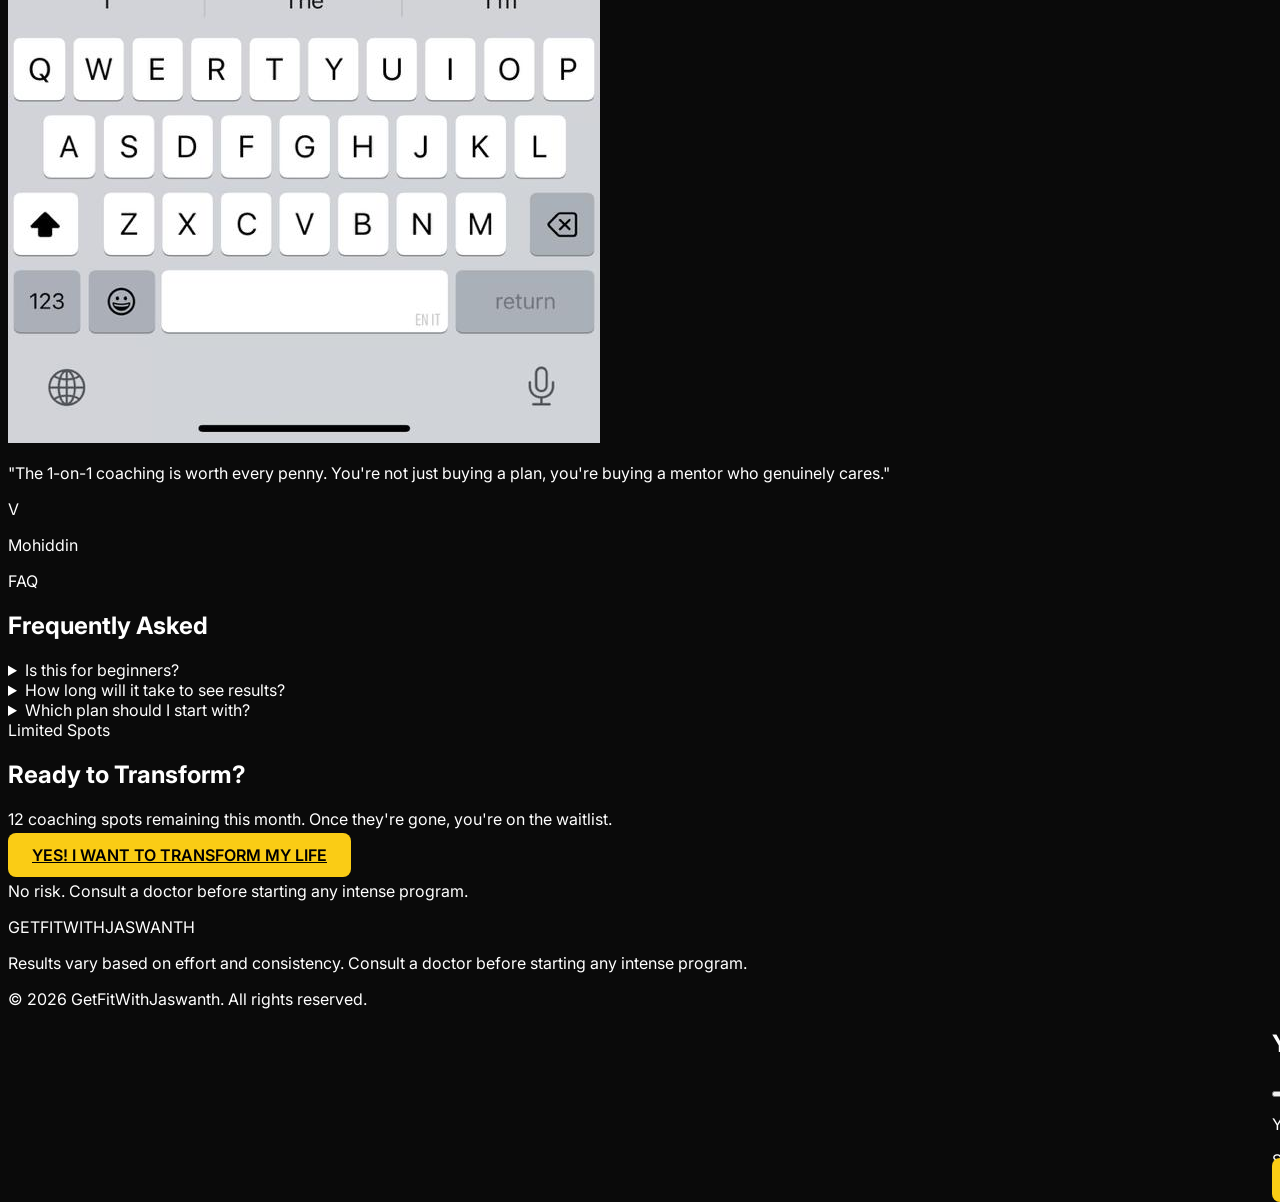
==== commit bd1afe1f: "commit 2" ====
--- a/index.html
+++ b/index.html
@@ -7,7 +7,7 @@
     <script src="https://cdn.tailwindcss.com"></script>
     <link rel="stylesheet" href="style.css" />
     <link
-      href="https://fonts.googleapis.com/css2?family=Inter:wght@400;500;600;700;800&display=swap"
+      href="https://fonts.googleapis.com/css2?family=Inter:wght@400;500;600;700;800;900&display=swap"
       rel="stylesheet"
     />
     <script src="https://unpkg.com/lucide@latest"></script>
@@ -17,9 +17,9 @@
         background: #000;
         position: relative;
         overflow: hidden;
-        border: 4px solid #262626;
+        border: 2px solid #262626;
         border-radius: 1rem;
-        box-shadow: 0 0 50px rgba(250, 204, 21, 0.1);
+        box-shadow: 0 0 60px rgba(250, 204, 21, 0.12);
       }
       .pulse-btn {
         animation: pulse-yellow 2s infinite;
@@ -38,244 +38,538 @@
           box-shadow: 0 0 0 0 rgba(250, 204, 21, 0);
         }
       }
+      @keyframes marquee {
+        0% {
+          transform: translateX(0);
+        }
+        100% {
+          transform: translateX(-50%);
+        }
+      }
+      .marquee-track {
+        display: flex;
+        width: max-content;
+        animation: marquee 20s linear infinite;
+      }
+      .hero-grid {
+        display: grid;
+        grid-template-columns: 1fr 1fr;
+        gap: 4rem;
+        align-items: center;
+      }
+      @media (max-width: 900px) {
+        .hero-grid {
+          grid-template-columns: 1fr;
+        }
+      }
+      .step-connector::after {
+        content: "";
+        position: absolute;
+        top: 2rem;
+        left: calc(100% + 0.5rem);
+        width: calc(100% - 1rem);
+        height: 2px;
+        background: linear-gradient(90deg, #facc15, transparent);
+      }
+      @media (max-width: 768px) {
+        .step-connector::after {
+          display: none;
+        }
+      }
+      .glow-yellow {
+        box-shadow: 0 0 40px rgba(250, 204, 21, 0.15);
+      }
+      .plan-feature {
+        display: flex;
+        align-items: flex-start;
+        gap: 0.5rem;
+        font-size: 0.875rem;
+        color: #a3a3a3;
+        margin-bottom: 0.5rem;
+      }
+      .plan-feature svg {
+        flex-shrink: 0;
+        margin-top: 2px;
+      }
+      details[open] summary .icon-plus {
+        display: none;
+      }
+      details:not([open]) summary .icon-minus {
+        display: none;
+      }
     </style>
   </head>
   <body class="bg-neutral-950 text-white font-['Inter']">
     <!-- Top Bar -->
     <div
-      class="bg-yellow-400 text-black py-2 text-center text-sm font-bold uppercase tracking-widest"
+      class="bg-yellow-400 text-black py-2.5 text-center text-xs font-bold uppercase tracking-widest"
     >
-      Exclusive: Only 12 Spots Left for 1-on-1 Coaching this month!
+      <span class="inline-flex items-center gap-2">
+        <span>🔥</span>
+        Exclusive: Only 3 Spots Left for 1-on-1 Coaching this month!
+        <span>🔥</span>
+      </span>
     </div>
 
     <!-- Navbar -->
     <nav
-      class="bg-neutral-950/80 backdrop-blur-md border-b border-neutral-800 py-4"
+      class="sticky top-0 z-50 bg-neutral-950/90 backdrop-blur-md border-b border-neutral-800/60 py-4"
     >
       <div
         class="max-w-7xl mx-auto px-4 sm:px-6 lg:px-8 flex justify-between items-center"
       >
-        <span class="text-xl font-bold tracking-tighter text-yellow-400"
+        <span class="text-lg font-black tracking-tighter text-yellow-400"
           >GETFITWITHJASWANTH</span
         >
-        <ul class="flex items-center space-x-4"></ul>
+        <ul
+          class="hidden md:flex items-center gap-8 text-sm font-medium text-neutral-400"
+        >
+          <li>
+            <a href="#how-it-works" class="hover:text-white transition-colors"
+              >How It Works</a
+            >
+          </li>
+          <li>
+            <a href="#plans" class="hover:text-white transition-colors"
+              >Plans</a
+            >
+          </li>
+          <li>
+            <a href="#testimonials" class="hover:text-white transition-colors"
+              >Results</a
+            >
+          </li>
+          <li>
+            <a href="#faq" class="hover:text-white transition-colors">FAQ</a>
+          </li>
+        </ul>
+        <a href="#plans" class="btn-primary text-sm px-5 py-2.5 rounded-lg"
+          >Get Started</a
+        >
       </div>
     </nav>
 
-    <!-- VSL Hero Section -->
-    <section class="py-16 md:py-24 px-4 max-w-5xl mx-auto text-center">
-      <h2
-        class="text-yellow-400 font-bold uppercase tracking-[0.2em] mb-6 text-sm md:text-base"
-      >
-        Training for Serious Individuals
-      </h2>
-      <h1 class="text-4xl md:text-6xl font-black mb-10 leading-tight">
-        THE 4-TIER SYSTEM
-        <span class="bg-yellow-400 text-black px-2">DESIGNED</span> TO TAKE YOU
-        FROM BEGINNER TO ELITE PHYSIQUE.
-      </h1>
-
-      <!-- Video Player (VSL) -->
-      <div class="vsl-container mb-12 group cursor-pointer shadow-2xl">
-        <img
-          src="https://images.unsplash.com/photo-1534438327276-14e5300c3a48?q=80&w=2070&auto=format&fit=crop"
-          alt="VSL Thumbnail"
-          class="w-full h-full object-cover opacity-60 group-hover:opacity-40 transition-opacity"
-        />
-        <div class="absolute inset-0 flex items-center justify-center">
+    <!-- Hero Section -->
+    <section class="py-20 md:py-28 px-4">
+      <div class="max-w-7xl mx-auto hero-grid">
+        <!-- Left: Copy -->
+        <div>
+          <span
+            class="inline-block bg-yellow-400/10 text-yellow-400 text-xs font-bold uppercase tracking-widest px-4 py-2 rounded-full mb-6 border border-yellow-400/20"
+          >
+            The 4-Tier Training System
+          </span>
+          <h1
+            class="text-5xl md:text-6xl lg:text-7xl font-black leading-[1.05] mb-6"
+          >
+            FROM <span class="text-yellow-400">BEGINNER</span><br />
+            TO ELITE<br />
+            PHYSIQUE.
+          </h1>
+          <p class="text-neutral-400 text-lg leading-relaxed mb-8 max-w-md">
+            A proven, structured system designed for serious individuals who
+            want real results — not generic programs.
+          </p>
+          <div class="flex flex-col sm:flex-row gap-4 mb-10">
+            <a
+              href="#plans"
+              class="btn-primary py-4 px-8 text-base font-bold rounded-xl inline-flex items-center justify-center gap-2 pulse-btn"
+            >
+              Start Your Transformation
+              <i data-lucide="arrow-right" class="w-5 h-5"></i>
+            </a>
+            <a
+              href="#how-it-works"
+              class="btn-outline py-4 px-8 text-base font-bold rounded-xl inline-flex items-center justify-center gap-2"
+            >
+              See How It Works
+            </a>
+          </div>
+          <!-- Social Proof Inline -->
+          <div class="flex items-center gap-6 text-sm text-neutral-500">
+            <div class="flex items-center gap-2">
+              <div class="flex -space-x-2">
+                <div
+                  class="w-7 h-7 rounded-full bg-yellow-400 border-2 border-neutral-950"
+                ></div>
+                <div
+                  class="w-7 h-7 rounded-full bg-yellow-600 border-2 border-neutral-950"
+                ></div>
+                <div
+                  class="w-7 h-7 rounded-full bg-yellow-300 border-2 border-neutral-950"
+                ></div>
+              </div>
+              <span>100+ clients</span>
+            </div>
+            <div class="flex items-center gap-1 text-yellow-400">
+              <i data-lucide="star" class="w-4 h-4 fill-yellow-400"></i>
+              <i data-lucide="star" class="w-4 h-4 fill-yellow-400"></i>
+              <i data-lucide="star" class="w-4 h-4 fill-yellow-400"></i>
+              <i data-lucide="star" class="w-4 h-4 fill-yellow-400"></i>
+              <i data-lucide="star" class="w-4 h-4 fill-yellow-400"></i>
+              <span class="text-neutral-400 ml-1">4.9/5</span>
+            </div>
+          </div>
+        </div>
+
+        <!-- Right: VSL Video -->
+        <div>
+          <div class="vsl-container group cursor-pointer">
+            <img
+              src="https://images.unsplash.com/photo-1534438327276-14e5300c3a48?q=80&w=2070&auto=format&fit=crop"
+              alt="VSL Thumbnail"
+              class="w-full h-full object-cover opacity-60 group-hover:opacity-40 transition-opacity duration-300"
+            />
+            <div class="absolute inset-0 flex items-center justify-center">
+              <div
+                class="w-20 h-20 bg-yellow-400 rounded-full flex items-center justify-center text-black shadow-xl group-hover:scale-110 transition-transform pulse-btn"
+              >
+                <i data-lucide="play" class="w-10 h-10 fill-current ml-1"></i>
+              </div>
+            </div>
+            <div class="absolute top-4 left-4">
+              <span
+                class="bg-red-500 text-white text-xs font-bold px-2.5 py-1 rounded-full flex items-center gap-1"
+              >
+                <span
+                  class="w-1.5 h-1.5 bg-white rounded-full animate-pulse"
+                ></span>
+                LIVE
+              </span>
+            </div>
+            <div
+              class="absolute bottom-4 left-4 right-4 flex justify-between items-center text-xs text-neutral-400"
+            >
+              <span class="flex items-center gap-1">
+                <i data-lucide="eye" class="w-3 h-3"></i> 1,248 watching now
+              </span>
+              <span>0:00 / 12:45</span>
+            </div>
+          </div>
+          <!-- Video Caption -->
+          <p class="text-center text-neutral-500 text-xs mt-3">
+            Watch this before choosing a plan — it explains everything.
+          </p>
+        </div>
+      </div>
+    </section>
+
+    <!-- Stats Bar -->
+    <div class="bg-neutral-900 border-y border-neutral-800 py-10">
+      <div class="max-w-5xl mx-auto px-4">
+        <div class="grid grid-cols-2 md:grid-cols-4 gap-8 text-center">
+          <div>
+            <p class="text-4xl font-black text-yellow-400">100+</p>
+            <p class="text-neutral-500 text-sm mt-1">Clients Transformed</p>
+          </div>
+          <div>
+            <p class="text-4xl font-black text-yellow-400">4.9★</p>
+            <p class="text-neutral-500 text-sm mt-1">Average Rating</p>
+          </div>
+          <div>
+            <p class="text-4xl font-black text-yellow-400">30–90</p>
+            <p class="text-neutral-500 text-sm mt-1">Days to First Results</p>
+          </div>
+          <div>
+            <p class="text-4xl font-black text-yellow-400">4</p>
+            <p class="text-neutral-500 text-sm mt-1">Structured Tiers</p>
+          </div>
+        </div>
+      </div>
+    </div>
+
+    <!-- How It Works -->
+    <section id="how-it-works" class="py-24 px-4 bg-neutral-950">
+      <div class="max-w-5xl mx-auto">
+        <div class="text-center mb-16">
+          <span
+            class="text-yellow-400 text-xs font-bold uppercase tracking-widest"
+            >The System</span
+          >
+          <h2 class="text-3xl md:text-5xl font-black mt-3 mb-4">
+            How The 4-Tier System Works
+          </h2>
+          <p class="text-neutral-500 max-w-xl mx-auto">
+            Each tier builds on the last — a structured progression from
+            foundation to elite.
+          </p>
+        </div>
+        <div class="grid grid-cols-1 md:grid-cols-4 gap-6">
+          <!-- Step 1 -->
           <div
-            class="w-20 h-20 bg-yellow-400 rounded-full flex items-center justify-center text-black shadow-xl group-hover:scale-110 transition-transform pulse-btn"
-          >
-            <i data-lucide="play" class="w-10 h-10 fill-current"></i>
-          </div>
-        </div>
-        <div
-          class="absolute bottom-4 left-4 right-4 text-left text-xs text-neutral-400 flex justify-between items-center"
-        >
+            class="bg-neutral-900 rounded-2xl p-6 border border-neutral-800 relative"
+          >
+            <div
+              class="w-10 h-10 bg-yellow-400 text-black rounded-full flex items-center justify-center font-black text-lg mb-4"
+            >
+              1
+            </div>
+            <h3 class="font-bold text-base mb-2">Foundation</h3>
+            <p class="text-neutral-500 text-sm">
+              Build the base — form, habit, and nutrition fundamentals that
+              everything else relies on.
+            </p>
+          </div>
+          <!-- Step 2 -->
+          <div class="bg-neutral-900 rounded-2xl p-6 border border-neutral-800">
+            <div
+              class="w-10 h-10 bg-yellow-400 text-black rounded-full flex items-center justify-center font-black text-lg mb-4"
+            >
+              2
+            </div>
+            <h3 class="font-bold text-base mb-2">Structure</h3>
+            <p class="text-neutral-500 text-sm">
+              Progressive overload, meal timing, and targeted training to break
+              plateaus fast.
+            </p>
+          </div>
+          <!-- Step 3 -->
+          <div class="bg-neutral-900 rounded-2xl p-6 border border-neutral-800">
+            <div
+              class="w-10 h-10 bg-yellow-400 text-black rounded-full flex items-center justify-center font-black text-lg mb-4"
+            >
+              3
+            </div>
+            <h3 class="font-bold text-base mb-2">Optimization</h3>
+            <p class="text-neutral-500 text-sm">
+              Supplement strategy, recovery protocols, and advanced programming
+              for serious athletes.
+            </p>
+          </div>
+          <!-- Step 4 -->
+          <div
+            class="bg-neutral-900 rounded-2xl p-6 border border-yellow-400/30 glow-yellow"
+          >
+            <div
+              class="w-10 h-10 bg-yellow-400 text-black rounded-full flex items-center justify-center font-black text-lg mb-4"
+            >
+              4
+            </div>
+            <h3 class="font-bold text-base mb-2">Elite</h3>
+            <p class="text-neutral-500 text-sm">
+              1-on-1 mentorship, fully custom plans, and weekly calls with
+              Jaswanth directly.
+            </p>
+          </div>
+        </div>
+      </div>
+    </section>
+
+    <!-- Plans Section -->
+    <section id="plans" class="py-24 bg-neutral-900 px-4">
+      <div class="max-w-7xl mx-auto">
+        <div class="text-center mb-16">
           <span
-            ><i data-lucide="eye" class="w-3 h-3 inline mr-1"></i> 1,248 people
-            watching right now</span
-          >
-          <span class="hidden md:block">0:00 / 12:45</span>
-        </div>
-      </div>
-
-      <!-- CTA Below Video -->
-      <div class="space-y-6">
-        <a
-          href="#products"
-          class="btn-primary py-5 px-12 text-xl font-bold rounded-2xl inline-block shadow-lg shadow-yellow-400/20 pulse-btn"
-        >
-          YES! I WANT TO TRANSFORM MY LIFE
-        </a>
-        <div
-          class="flex items-center justify-center gap-6 text-neutral-500 text-sm font-medium"
-        >
-          >
-          <span class="flex items-center gap-2"
-            ><i data-lucide="clock" class="w-4 h-4 text-yellow-400"></i> Limited
-            Time Offer</span
-          >
-        </div>
-      </div>
-    </section>
-
-    <!-- Trust Strip -->
-    <div
-      class="bg-neutral-900 py-10 border-y border-neutral-800 overflow-hidden"
-    >
-      <div
-        class="max-w-7xl mx-auto px-4 flex flex-wrap justify-center gap-12 md:gap-24 items-center opacity-50 grayscale hover:grayscale-0 transition-all"
-      >
-        <img
-          src="https://upload.wikimedia.org/wikipedia/commons/5/53/Forbes_logo.svg"
-          alt="Forbes"
-          class="h-6 filter invert"
-        />
-        <img
-          src="https://upload.wikimedia.org/wikipedia/commons/a/a6/Wired_logo.svg"
-          alt="Wired"
-          class="h-6 filter invert"
-        />
-      </div>
-    </div>
-
-    <!-- Plans Section -->
-    <section id="plans" class="py-24 bg-neutral-950">
-      <div class="max-w-7xl mx-auto px-4 sm:px-6 lg:px-8">
-        <div class="text-center mb-16">
-          <h2 class="text-3xl md:text-5xl font-bold mb-4">
-            Our Exclusive Plans
+            class="text-yellow-400 text-xs font-bold uppercase tracking-widest"
+            >Pricing</span
+          >
+          <h2 class="text-3xl md:text-5xl font-black mt-3 mb-4">
+            Choose Your Tier
           </h2>
           <p class="text-neutral-500">
-            Choose the path that best suits your fitness journey.
+            Every plan includes lifetime access to updates. No hidden fees.
           </p>
         </div>
 
-        <div class="grid grid-cols-1 md:grid-cols-2 lg:grid-cols-3 gap-8">
-          <!-- Product 1: Starter Assets Pack (499) -->
+        <div class="grid grid-cols-1 md:grid-cols-2 lg:grid-cols-4 gap-6">
+          <!-- Tier 1 -->
           <div
-            class="product-card bg-neutral-900 rounded-2xl overflow-hidden border border-neutral-800 flex flex-col"
-          >
-            <img
-              src="https://images.unsplash.com/photo-1517836357463-d25dfeac3438?q=80&w=2070&auto=format&fit=crop"
-              class="h-64 w-full object-cover"
-              alt="Starter Assets Pack"
-            />
+            class="product-card bg-neutral-950 rounded-2xl overflow-hidden border border-neutral-800 flex flex-col"
+          >
+            <div class="h-40 overflow-hidden">
+              <img
+                src="https://images.unsplash.com/photo-1517836357463-d25dfeac3438?q=80&w=2070&auto=format&fit=crop"
+                class="w-full h-full object-cover opacity-70"
+                alt="Starter Assets Pack"
+              />
+            </div>
             <div class="p-6 flex flex-col flex-1">
-              <div class="flex justify-between items-start mb-2">
-                <h3 class="text-xl font-bold">Starter Assets Pack</h3>
-                <span class="text-yellow-400 font-bold">₹499</span>
-              </div>
-              <p class="text-neutral-400 text-sm mb-6 flex-1">
-                Kickstart your fitness journey with essential guides. This pack
-                includes foundational workout routines, basic nutrition
-                guidelines, and access to a library of exercise demonstrations
-                to ensure proper form.
-              </p>
-              <button
-                onclick="
-                  location.href =
-                    'https://www.instagram.com/jaswantth_kattungaa/'
-                "
-                class="btn-primary w-full"
-              >
-                Apply Now
-              </button>
-            </div>
-          </div>
-
-          <!-- Product 2: All Resources + Chat Assistance (999) -->
-          <div
-            class="product-card bg-neutral-900 rounded-2xl overflow-hidden border border-neutral-800 flex flex-col"
-          >
-            <img
-              src="https://images.unsplash.com/photo-1571019613454-1cb2f99b2d8b?q=80&w=2040&auto=format&fit=crop"
-              class="h-64 w-full object-cover"
-              alt="All Resources + Chat Assistance"
-            />
-            <div class="p-6 flex flex-col flex-1">
-              <div class="flex justify-between items-start mb-2">
-                <h3 class="text-xl font-bold">
-                  All Resources + Chat Assistance
-                </h3>
-                <span class="text-yellow-400 font-bold">₹999</span>
-              </div>
-              <p class="text-neutral-400 text-sm mb-6 flex-1">
-                Gain access to an extensive library of premium workout plans,
-                advanced nutrition strategies, and exclusive video content.
-                Plus, get direct chat assistance from Jaswanth for all your
-                queries and motivation.
-              </p>
+              <span
+                class="text-yellow-400 text-xs font-bold uppercase tracking-wider mb-2"
+                >Tier 1</span
+              >
+              <h3 class="text-lg font-black mb-1">Starter Assets Pack</h3>
+              <div class="flex items-baseline gap-1 mb-4">
+                <span class="text-3xl font-black text-yellow-400">₹499</span>
+                <span class="text-neutral-600 text-sm">one-time</span>
+              </div>
+              <div class="flex-1 mb-6 space-y-2">
+                <div class="plan-feature">
+                  <i data-lucide="check" class="w-4 h-4 text-yellow-400"></i
+                  >Foundational workout routines
+                </div>
+                <div class="plan-feature">
+                  <i data-lucide="check" class="w-4 h-4 text-yellow-400"></i
+                  >Basic nutrition guidelines
+                </div>
+                <div class="plan-feature">
+                  <i data-lucide="check" class="w-4 h-4 text-yellow-400"></i
+                  >Exercise demonstration library
+                </div>
+                <div class="plan-feature">
+                  <i data-lucide="check" class="w-4 h-4 text-yellow-400"></i
+                  >Lifetime access
+                </div>
+              </div>
               <a
                 href="https://www.instagram.com/jaswantth_kattungaa/"
-                class="btn-primary w-full"
-              >
-                Apply Now
-              </a>
-            </div>
-          </div>
-
-          <!-- Product 3: Supplement Starter Pack (2499) -->
+                class="btn-outline w-full rounded-lg text-sm py-3 font-bold"
+                >Apply Now</a
+              >
+            </div>
+          </div>
+
+          <!-- Tier 2 -->
           <div
-            class="product-card bg-neutral-900 rounded-2xl overflow-hidden border border-neutral-800 flex flex-col"
-          >
-            <img
-              src="https://images.unsplash.com/photo-1593095199071-f3779517babd?q=80&w=2070&auto=format&fit=crop"
-              class="h-64 w-full object-cover"
-              alt="Supplement Starter Pack"
-            />
+            class="product-card bg-neutral-950 rounded-2xl overflow-hidden border border-neutral-800 flex flex-col"
+          >
+            <div class="h-40 overflow-hidden">
+              <img
+                src="https://images.unsplash.com/photo-1571019613454-1cb2f99b2d8b?q=80&w=2040&auto=format&fit=crop"
+                class="w-full h-full object-cover opacity-70"
+                alt="All Resources + Chat Assistance"
+              />
+            </div>
             <div class="p-6 flex flex-col flex-1">
-              <div class="flex justify-between items-start mb-2">
-                <h3 class="text-xl font-bold">Supplement Starter Pack</h3>
-                <span class="text-yellow-400 font-bold">₹2,499</span>
-              </div>
-              <p class="text-neutral-400 text-sm mb-6 flex-1">
-                Receive a curated supplement kit, high-quality resistance bands,
-                and a comprehensive meal plan guide. This bundle is designed to
-                accelerate your results and provide all the tools you need for
-                success. Save 30% when bundled.
-              </p>
+              <span
+                class="text-yellow-400 text-xs font-bold uppercase tracking-wider mb-2"
+                >Tier 2</span
+              >
+              <h3 class="text-lg font-black mb-1">All Resources + Chat</h3>
+              <div class="flex items-baseline gap-1 mb-4">
+                <span class="text-3xl font-black text-yellow-400">₹999</span>
+                <span class="text-neutral-600 text-sm">one-time</span>
+              </div>
+              <div class="flex-1 mb-6 space-y-2">
+                <div class="plan-feature">
+                  <i data-lucide="check" class="w-4 h-4 text-yellow-400"></i
+                  >Everything in Tier 1
+                </div>
+                <div class="plan-feature">
+                  <i data-lucide="check" class="w-4 h-4 text-yellow-400"></i
+                  >Premium workout plan library
+                </div>
+                <div class="plan-feature">
+                  <i data-lucide="check" class="w-4 h-4 text-yellow-400"></i
+                  >Advanced nutrition strategies
+                </div>
+                <div class="plan-feature">
+                  <i data-lucide="check" class="w-4 h-4 text-yellow-400"></i
+                  >Direct chat with Jaswanth
+                </div>
+              </div>
               <a
                 href="https://www.instagram.com/jaswantth_kattungaa/"
-                class="btn-primary w-full"
-              >
-                Apply Now
-              </a>
-            </div>
-          </div>
-
-          <!-- Product 5: 1-on-1 Coaching (7999) -->
+                class="btn-outline w-full rounded-lg text-sm py-3 font-bold"
+                >Apply Now</a
+              >
+            </div>
+          </div>
+
+          <!-- Tier 3 -->
           <div
-            class="product-card bg-neutral-900 rounded-2xl overflow-hidden border-2 border-yellow-400 relative flex flex-col"
-          >
-            <div
-              class="absolute top-0 right-0 bg-yellow-400 text-black px-4 py-1 text-xs font-black uppercase rounded-bl-xl"
-            >
-              Best Value
-            </div>
-            <img
-              src="https://images.unsplash.com/photo-1544367567-0f2fcb009e0b?q=80&w=2040&auto=format&fit=crop"
-              class="h-64 w-full object-cover"
-              alt="1-on-1 Coaching"
-            />
+            class="product-card bg-neutral-950 rounded-2xl overflow-hidden border border-neutral-800 flex flex-col"
+          >
+            <div class="h-40 overflow-hidden">
+              <img
+                src="https://wallpapers.com/images/hd/cool-weight-lifting-silhouette-lvftjpkqnmir14uf.jpgs"
+                class="w-full h-full object-cover opacity-70"
+                alt="Supplement Starter Pack"
+              />
+            </div>
             <div class="p-6 flex flex-col flex-1">
-              <div class="flex justify-between items-start mb-2">
-                <h3 class="text-xl font-bold">1-on-1 Coaching (30 days)</h3>
-                <span class="text-yellow-400 font-bold">₹7,999</span>
-              </div>
-              <p class="text-neutral-400 text-sm mb-6 flex-1">
-                Work directly with Jaswanth for personalized training. This
-                premium package includes a custom training program, tailored
-                diet plans, weekly 1-on-1 video calls, and 24/7 priority support
-                to guarantee your success.
-              </p>
+              <span
+                class="text-yellow-400 text-xs font-bold uppercase tracking-wider mb-2"
+                >Tier 3</span
+              >
+              <h3 class="text-lg font-black mb-1">90 Days Transformation</h3>
+              <div class="flex items-baseline gap-1 mb-4">
+                <span class="text-3xl font-black text-yellow-400">₹2,499</span>
+                <span class="text-neutral-600 text-sm">one-time</span>
+              </div>
+              <div class="flex-1 mb-6 space-y-2">
+                <div class="plan-feature">
+                  <i data-lucide="check" class="w-4 h-4 text-yellow-400"></i
+                  >Everything in Tier 2
+                </div>
+                <div class="plan-feature">
+                  <i data-lucide="check" class="w-4 h-4 text-yellow-400"></i
+                  >Curated supplement kit
+                </div>
+                <div class="plan-feature">
+                  <i data-lucide="check" class="w-4 h-4 text-yellow-400"></i
+                  >High-quality resistance bands
+                </div>
+                <div class="plan-feature">
+                  <i data-lucide="check" class="w-4 h-4 text-yellow-400"></i
+                  >Weekly Calls
+                </div>
+                <div class="plan-feature">
+                  <i data-lucide="check" class="w-4 h-4 text-yellow-400"></i
+                  >Comprehensive meal plan — save 30%
+                </div>
+              </div>
               <a
                 href="https://www.instagram.com/jaswantth_kattungaa/"
-                class="btn-primary w-full"
-              >
-                Apply Now
-              </a>
+                class="btn-outline w-full rounded-lg text-sm py-3 font-bold"
+                >Apply Now</a
+              >
+            </div>
+          </div>
+
+          <!-- Tier 4 — Best Value -->
+          <div
+            class="product-card bg-neutral-950 rounded-2xl overflow-hidden border-2 border-yellow-400 flex flex-col glow-yellow relative"
+          >
+            <div
+              class="absolute top-0 left-0 right-0 bg-yellow-400 text-black text-center text-xs font-black py-1.5 uppercase tracking-wider z-10"
+            >
+              Best Value — Most Popular
+            </div>
+            <div class="h-40 overflow-hidden mt-7">
+              <img
+                src="https://images.unsplash.com/photo-1544367567-0f2fcb009e0b?q=80&w=2040&auto=format&fit=crop"
+                class="w-full h-full object-cover opacity-70"
+                alt="1-on-1 Coaching"
+              />
+            </div>
+            <div class="p-6 flex flex-col flex-1">
+              <span
+                class="text-yellow-400 text-xs font-bold uppercase tracking-wider mb-2"
+                >Tier 4 — Elite</span
+              >
+              <h3 class="text-lg font-black mb-1">1-on-1 Coaching</h3>
+              <div class="flex items-baseline gap-1 mb-4">
+                <span class="text-3xl font-black text-yellow-400">₹7,999</span>
+                <span class="text-neutral-600 text-sm">/ 30 days</span>
+              </div>
+              <div class="flex-1 mb-6 space-y-2">
+                <div class="plan-feature">
+                  <i data-lucide="check" class="w-4 h-4 text-yellow-400"></i
+                  >Everything in Tier 3
+                </div>
+                <div class="plan-feature">
+                  <i data-lucide="check" class="w-4 h-4 text-yellow-400"></i
+                  >Custom training program
+                </div>
+                <div class="plan-feature">
+                  <i data-lucide="check" class="w-4 h-4 text-yellow-400"></i
+                  >Tailored diet plans
+                </div>
+                <div class="plan-feature">
+                  <i data-lucide="check" class="w-4 h-4 text-yellow-400"></i
+                  >Weekly 1-on-1 video calls
+                </div>
+                <div class="plan-feature">
+                  <i data-lucide="check" class="w-4 h-4 text-yellow-400"></i
+                  >24/7 priority support
+                </div>
+              </div>
+              <a
+                href="https://www.instagram.com/jaswantth_kattungaa/"
+                class="btn-primary w-full rounded-lg text-sm py-3 font-bold"
+                >Apply Now</a
+              >
             </div>
           </div>
         </div>
@@ -283,64 +577,110 @@
     </section>
 
     <!-- Testimonials -->
-    <section class="py-24 bg-neutral-900">
-      <div class="max-w-7xl mx-auto px-4 sm:px-6 lg:px-8 text-center">
-        <h2 class="text-3xl md:text-5xl font-bold mb-16 uppercase">
-          Don't believe me? Listen to them.
-        </h2>
-        <div class="grid grid-cols-1 md:grid-cols-2 lg:grid-cols-3 gap-8">
+    <section id="testimonials" class="py-24 bg-neutral-950 px-4">
+      <div class="max-w-7xl mx-auto">
+        <div class="text-center mb-16">
+          <span
+            class="text-yellow-400 text-xs font-bold uppercase tracking-widest"
+            >Results</span
+          >
+          <h2 class="text-3xl md:text-5xl font-black mt-3 mb-4">
+            Real People. Real Results.
+          </h2>
+          <p class="text-neutral-500">Don't believe me? Listen to them.</p>
+        </div>
+        <div class="grid grid-cols-1 md:grid-cols-3 gap-6">
+          <!-- Testimonial 1 -->
           <div
-            class="bg-neutral-950 p-1 rounded-3xl border border-neutral-800 overflow-hidden"
-          >
-            <img
-              src="https://images.unsplash.com/photo-1552196564-972b347f64d4?q=80&w=1974&auto=format&fit=crop"
-              class="h-64 w-full object-cover mb-6"
-              alt="Client transformation"
-            />
-            <div class="p-6 text-left">
-              <p class="font-bold mb-2">
-                Rahul S. <span class="text-yellow-400">-12kg in 90 days</span>
+            class="bg-neutral-900 rounded-2xl overflow-hidden border border-neutral-800"
+          >
+            <img src="/images/image.png" alt="Rahul S. transformation" />
+            <div class="p-6">
+              <div class="flex items-center gap-1 text-yellow-400 mb-3">
+                <i data-lucide="star" class="w-4 h-4 fill-yellow-400"></i>
+                <i data-lucide="star" class="w-4 h-4 fill-yellow-400"></i>
+                <i data-lucide="star" class="w-4 h-4 fill-yellow-400"></i>
+                <i data-lucide="star" class="w-4 h-4 fill-yellow-400"></i>
+                <i data-lucide="star" class="w-4 h-4 fill-yellow-400"></i>
+              </div>
+              <p class="text-sm text-neutral-300 italic mb-4 leading-relaxed">
+                "The system explained things that no other coach ever told me.
+                Following the program was easy and the results were real."
               </p>
-              <p class="text-sm text-neutral-400 italic">
-                "The VSL explained things that no other coach ever told me.
-                Following the Shred program was easy and effective."
+              <div class="flex items-center gap-3">
+                <div
+                  class="w-9 h-9 rounded-full bg-yellow-400/20 flex items-center justify-center text-yellow-400 font-bold text-sm"
+                >
+                  R
+                </div>
+                <div>
+                  <p class="font-bold text-sm">Sri Ram</p>
+                  <p class="text-yellow-400 text-xs font-semibold"></p>
+                </div>
+              </div>
+            </div>
+          </div>
+
+          <!-- Testimonial 2 -->
+          <div
+            class="bg-neutral-900 rounded-2xl overflow-hidden border border-neutral-800"
+          >
+            <img src="/images/image4.png" alt="Sneha K. transformation" />
+            <div class="p-6">
+              <div class="flex items-center gap-1 text-yellow-400 mb-3">
+                <i data-lucide="star" class="w-4 h-4 fill-yellow-400"></i>
+                <i data-lucide="star" class="w-4 h-4 fill-yellow-400"></i>
+                <i data-lucide="star" class="w-4 h-4 fill-yellow-400"></i>
+                <i data-lucide="star" class="w-4 h-4 fill-yellow-400"></i>
+                <i data-lucide="star" class="w-4 h-4 fill-yellow-400"></i>
+              </div>
+              <p class="text-sm text-neutral-300 italic mb-4 leading-relaxed">
+                "I was scared of eating carbs until Jaswanth showed me the
+                truth. Best decision of my life. I feel strong and confident
+                now."
               </p>
-            </div>
-          </div>
+              <div class="flex items-center gap-3">
+                <div
+                  class="w-9 h-9 rounded-full bg-yellow-400/20 flex items-center justify-center text-yellow-400 font-bold text-sm"
+                >
+                  S
+                </div>
+                <div>
+                  <p class="font-bold text-sm">Janaki.</p>
+                  <p class="text-yellow-400 text-xs font-semibold"></p>
+                </div>
+              </div>
+            </div>
+          </div>
+
+          <!-- Testimonial 3 -->
           <div
-            class="bg-neutral-950 p-1 rounded-3xl border border-neutral-800 overflow-hidden"
-          >
-            <img
-              src="https://images.unsplash.com/photo-1571019613454-1cb2f99b2d8b?q=80&w=2070&auto=format&fit=crop"
-              class="h-64 w-full object-cover mb-6"
-              alt="Client transformation"
-            />
-            <div class="p-6 text-left">
-              <p class="font-bold mb-2">
-                Sneha K. <span class="text-yellow-400">Toned & Strong</span>
+            class="bg-neutral-900 rounded-2xl overflow-hidden border border-neutral-800"
+          >
+            <img src="/images/image3.png" alt="Vikram M. transformation" />
+            <div class="p-6">
+              <div class="flex items-center gap-1 text-yellow-400 mb-3">
+                <i data-lucide="star" class="w-4 h-4 fill-yellow-400"></i>
+                <i data-lucide="star" class="w-4 h-4 fill-yellow-400"></i>
+                <i data-lucide="star" class="w-4 h-4 fill-yellow-400"></i>
+                <i data-lucide="star" class="w-4 h-4 fill-yellow-400"></i>
+                <i data-lucide="star" class="w-4 h-4 fill-yellow-400"></i>
+              </div>
+              <p class="text-sm text-neutral-300 italic mb-4 leading-relaxed">
+                "The 1-on-1 coaching is worth every penny. You're not just
+                buying a plan, you're buying a mentor who genuinely cares."
               </p>
-              <p class="text-sm text-neutral-400 italic">
-                "I was scared of eating carbs until Jaswanth showed me the
-                truth. Best decision of my life."
-              </p>
-            </div>
-          </div>
-          <div
-            class="bg-neutral-950 p-1 rounded-3xl border border-neutral-800 overflow-hidden"
-          >
-            <img
-              src="https://images.unsplash.com/photo-1594381898411-846e7d193883?q=80&w=1974&auto=format&fit=crop"
-              class="h-64 w-full object-cover mb-6"
-              alt="Client transformation"
-            />
-            <div class="p-6 text-left">
-              <p class="font-bold mb-2">
-                Vikram M. <span class="text-yellow-400">Elite Physique</span>
-              </p>
-              <p class="text-sm text-neutral-400 italic">
-                "The 1-on-1 coaching is worth every penny. You're not just
-                buying a plan, you're buying a mentor."
-              </p>
+              <div class="flex items-center gap-3">
+                <div
+                  class="w-9 h-9 rounded-full bg-yellow-400/20 flex items-center justify-center text-yellow-400 font-bold text-sm"
+                >
+                  V
+                </div>
+                <div>
+                  <p class="font-bold text-sm">Mohiddin</p>
+                  <p class="text-yellow-400 text-xs font-semibold"></p>
+                </div>
+              </div>
             </div>
           </div>
         </div>
@@ -348,63 +688,127 @@
     </section>
 
     <!-- FAQ -->
-    <section class="py-24 bg-neutral-950 px-4">
-      <div class="max-w-3xl mx-auto">
-        <h2
-          class="text-3xl font-bold mb-12 text-center uppercase tracking-widest"
-        >
-          Frequently Asked
-        </h2>
-        <div class="space-y-4">
+    <section id="faq" class="py-24 bg-neutral-900 px-4">
+      <div class="max-w-2xl mx-auto">
+        <div class="text-center mb-12">
+          <span
+            class="text-yellow-400 text-xs font-bold uppercase tracking-widest"
+            >FAQ</span
+          >
+          <h2 class="text-3xl font-black mt-3">Frequently Asked</h2>
+        </div>
+        <div class="space-y-3">
           <details
-            class="bg-neutral-900 rounded-xl p-6 border border-neutral-800 group"
+            class="bg-neutral-950 rounded-xl border border-neutral-800 group"
           >
             <summary
-              class="font-bold list-none cursor-pointer flex justify-between items-center"
+              class="font-bold text-sm cursor-pointer flex justify-between items-center p-5 list-none"
             >
               Is this for beginners?
               <i
                 data-lucide="plus"
-                class="w-5 h-5 group-open:rotate-45 transition-transform"
+                class="icon-plus w-5 h-5 text-neutral-400 flex-shrink-0"
+              ></i>
+              <i
+                data-lucide="minus"
+                class="icon-minus w-5 h-5 text-yellow-400 flex-shrink-0"
               ></i>
             </summary>
-            <p class="text-neutral-400 mt-4 text-sm">
+            <p class="text-neutral-400 text-sm px-5 pb-5 leading-relaxed">
               Absolutely. The programs are designed to take you from square one
               to advanced levels with easy-to-follow video instructions.
             </p>
           </details>
           <details
-            class="bg-neutral-900 rounded-xl p-6 border border-neutral-800 group"
+            class="bg-neutral-950 rounded-xl border border-neutral-800 group"
           >
             <summary
-              class="font-bold list-none cursor-pointer flex justify-between items-center"
+              class="font-bold text-sm cursor-pointer flex justify-between items-center p-5 list-none"
             >
               How long will it take to see results?
               <i
                 data-lucide="plus"
-                class="w-5 h-5 group-open:rotate-45 transition-transform"
+                class="icon-plus w-5 h-5 text-neutral-400 flex-shrink-0"
+              ></i>
+              <i
+                data-lucide="minus"
+                class="icon-minus w-5 h-5 text-yellow-400 flex-shrink-0"
               ></i>
             </summary>
-            <p class="text-neutral-400 mt-4 text-sm">
+            <p class="text-neutral-400 text-sm px-5 pb-5 leading-relaxed">
               Most clients see visible changes in their energy and physique
-              within the first 14-21 days of strictly following the protocol.
+              within the first 30-–90 days of strictly following the protocol.
             </p>
           </details>
+          <details
+            class="bg-neutral-950 rounded-xl border border-neutral-800 group"
+          >
+            <summary
+              class="font-bold text-sm cursor-pointer flex justify-between items-center p-5 list-none"
+            >
+              Which plan should I start with?
+              <i
+                data-lucide="plus"
+                class="icon-plus w-5 h-5 text-neutral-400 flex-shrink-0"
+              ></i>
+              <i
+                data-lucide="minus"
+                class="icon-minus w-5 h-5 text-yellow-400 flex-shrink-0"
+              ></i>
+            </summary>
+            <p class="text-neutral-400 text-sm px-5 pb-5 leading-relaxed">
+              If you're new, start with Tier 1 or 2. If you're ready to commit
+              fully and want the fastest results, go straight to Tier 4 — the
+              1-on-1 coaching.
+            </p>
+          </details>
         </div>
       </div>
     </section>
 
+    <!-- Final CTA Section -->
+    <section class="py-24 bg-neutral-950 px-4 text-center">
+      <div class="max-w-2xl mx-auto">
+        <span
+          class="text-yellow-400 text-xs font-bold uppercase tracking-widest"
+          >Limited Spots</span
+        >
+        <h2 class="text-4xl md:text-5xl font-black mt-4 mb-6">
+          Ready to Transform?
+        </h2>
+        <p class="text-neutral-400 mb-10 leading-relaxed">
+          12 coaching spots remaining this month. Once they're gone, you're on
+          the waitlist.
+        </p>
+        <a
+          href="#plans"
+          class="btn-primary py-5 px-12 text-lg font-bold rounded-2xl inline-flex items-center gap-3 pulse-btn"
+        >
+          YES! I WANT TO TRANSFORM MY LIFE
+          <i data-lucide="arrow-right" class="w-5 h-5"></i>
+        </a>
+        <p class="text-neutral-600 text-xs mt-6">
+          No risk. Consult a doctor before starting any intense program.
+        </p>
+      </div>
+    </section>
+
     <!-- Footer -->
-    <footer
-      class="py-12 bg-neutral-900 text-center border-t border-neutral-800"
-    >
-      <p class="text-neutral-500 text-xs mb-4">
-        Results vary based on effort and consistency. Consult a doctor before
-        starting any intense program.
-      </p>
-      <p class="text-sm text-neutral-400">
-        &copy; 2026 GetFitWithJaswanth. All rights reserved.
-      </p>
+    <footer class="py-12 bg-neutral-900 border-t border-neutral-800">
+      <div
+        class="max-w-7xl mx-auto px-4 flex flex-col md:flex-row justify-between items-center gap-6"
+      >
+        <span class="text-lg font-black tracking-tighter text-yellow-400"
+          >GETFITWITHJASWANTH</span
+        >
+        <p class="text-neutral-500 text-xs text-center max-w-sm">
+          Results vary based on effort and consistency. Consult a doctor before
+          starting any intense program.
+        </p>
+        <p class="text-sm text-neutral-600">
+          &copy; 2026 GetFitWithJaswanth. All rights reserved.
+        </p>
+      </div>
     </footer>
 
     <!-- Cart Overlay -->
@@ -429,18 +833,18 @@
           <i data-lucide="x" class="w-6 h-6"></i>
         </button>
       </div>
-
       <div
         id="cart-items-list"
         class="flex-1 overflow-y-auto p-6 space-y-4"
       ></div>
-
       <div class="p-6 border-t border-neutral-800 bg-neutral-900/50">
-        <div class="flex justify-between mb-2">
+        <div class="flex justify-between mb-4">
           <span class="text-neutral-400">Subtotal</span>
           <span id="cart-subtotal" class="font-bold">₹0</span>
         </div>
-        <a href="checkout.html" class="btn-primary block w-full"
+        <a
+          href="checkout.html"
+          class="btn-primary block w-full rounded-lg py-3 text-sm font-bold"
           >Proceed to Checkout</a
         >
       </div>
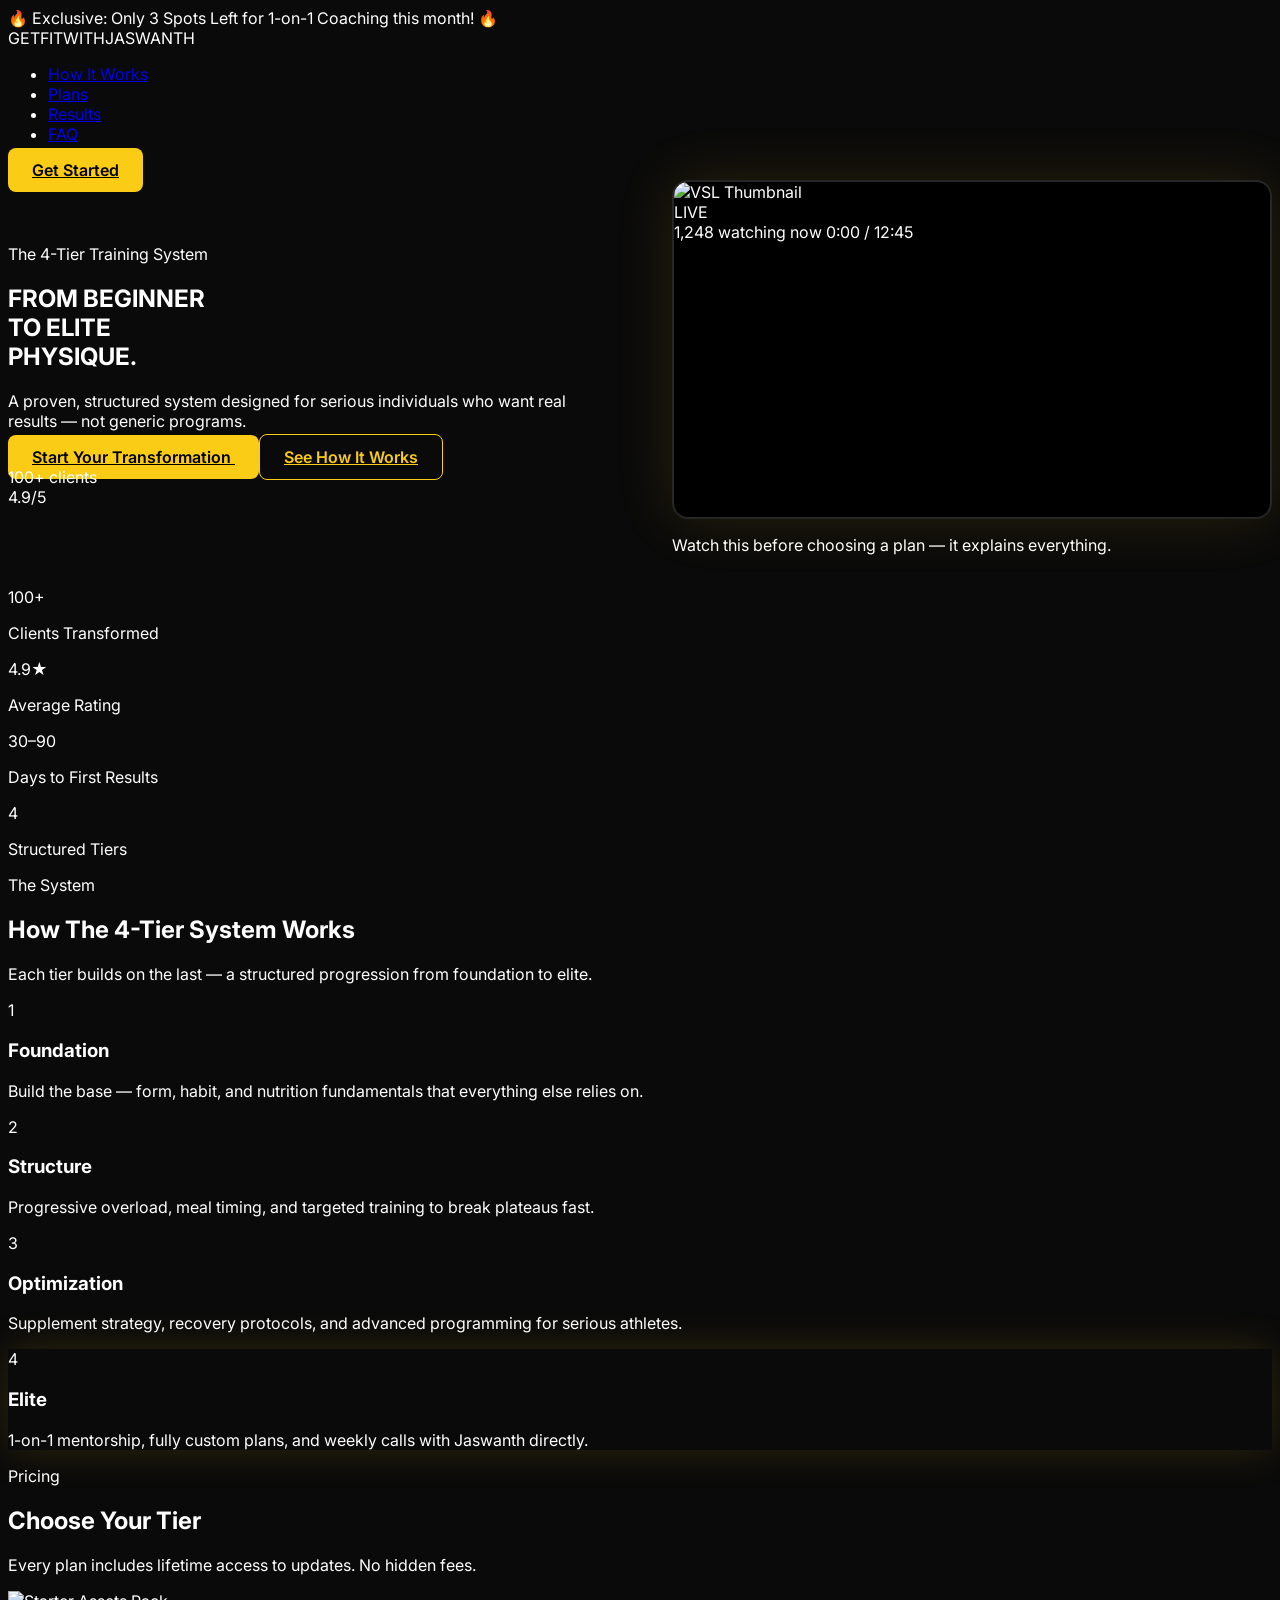
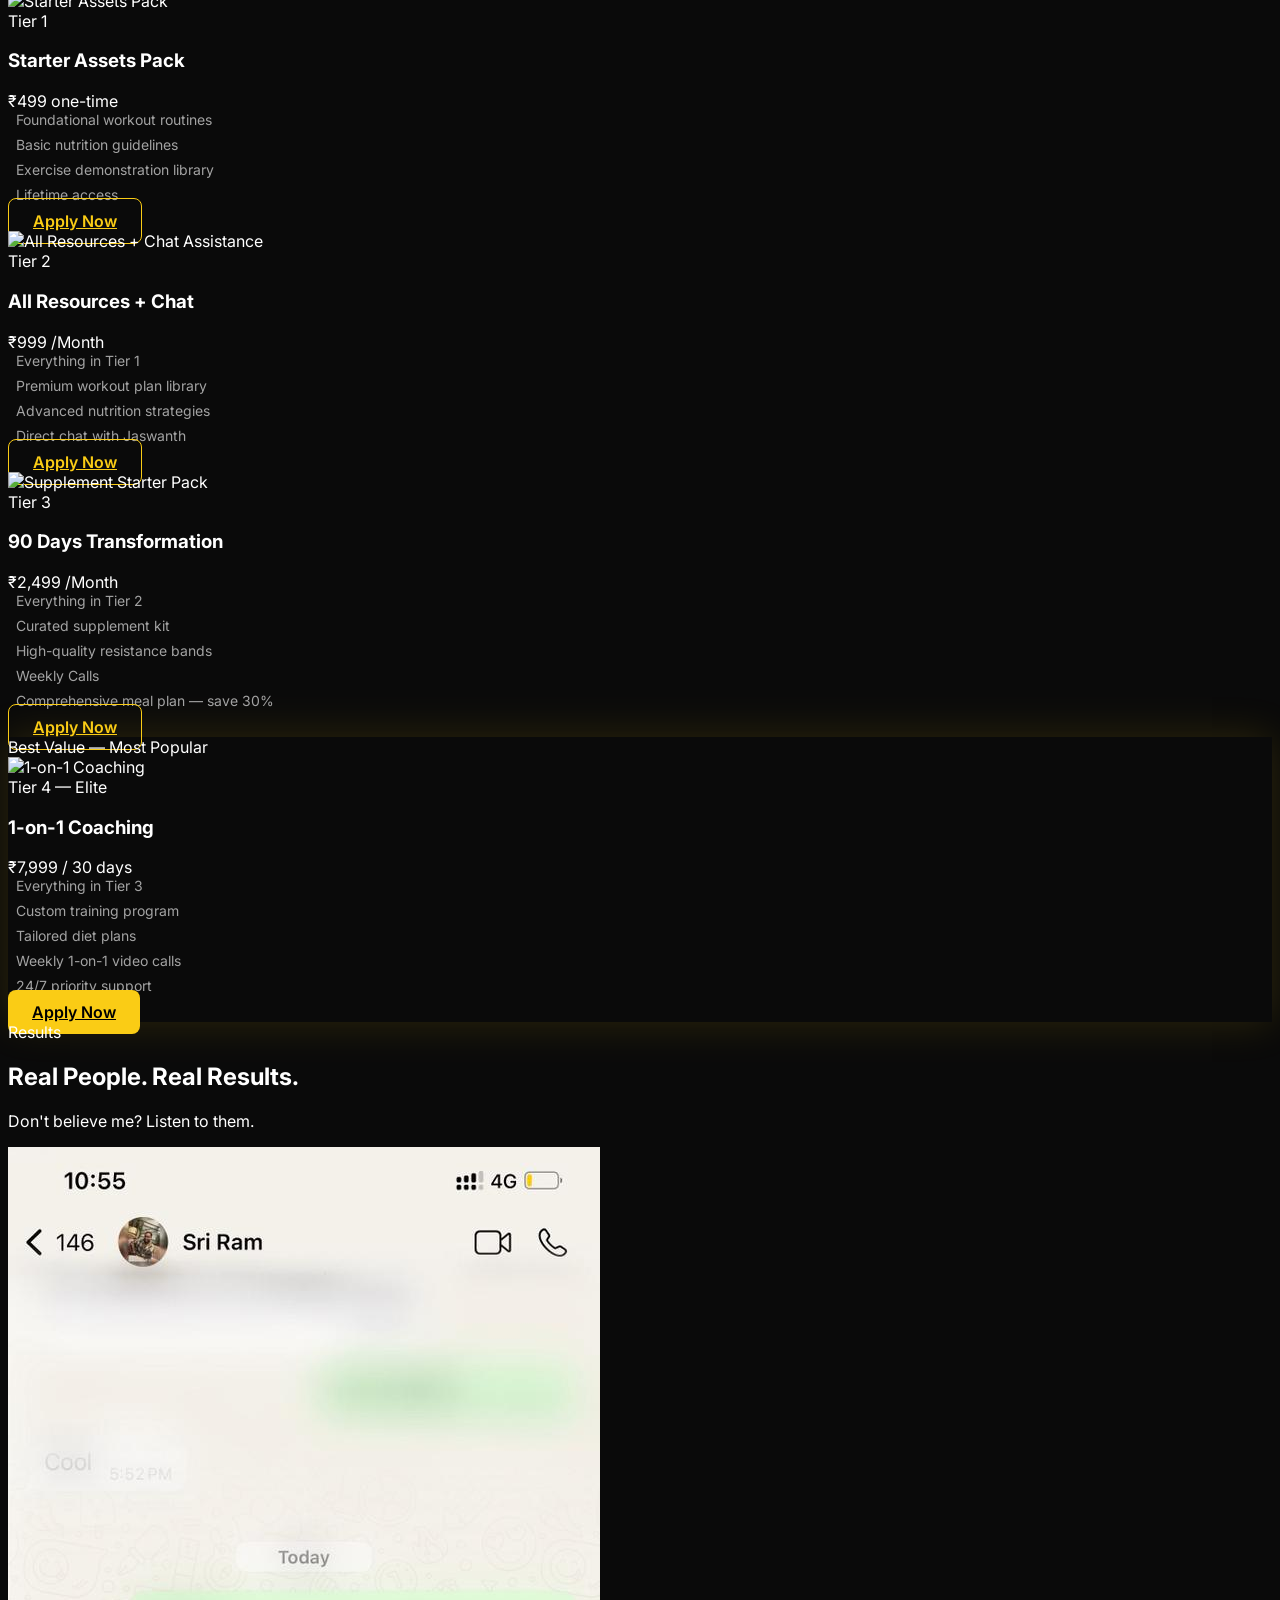
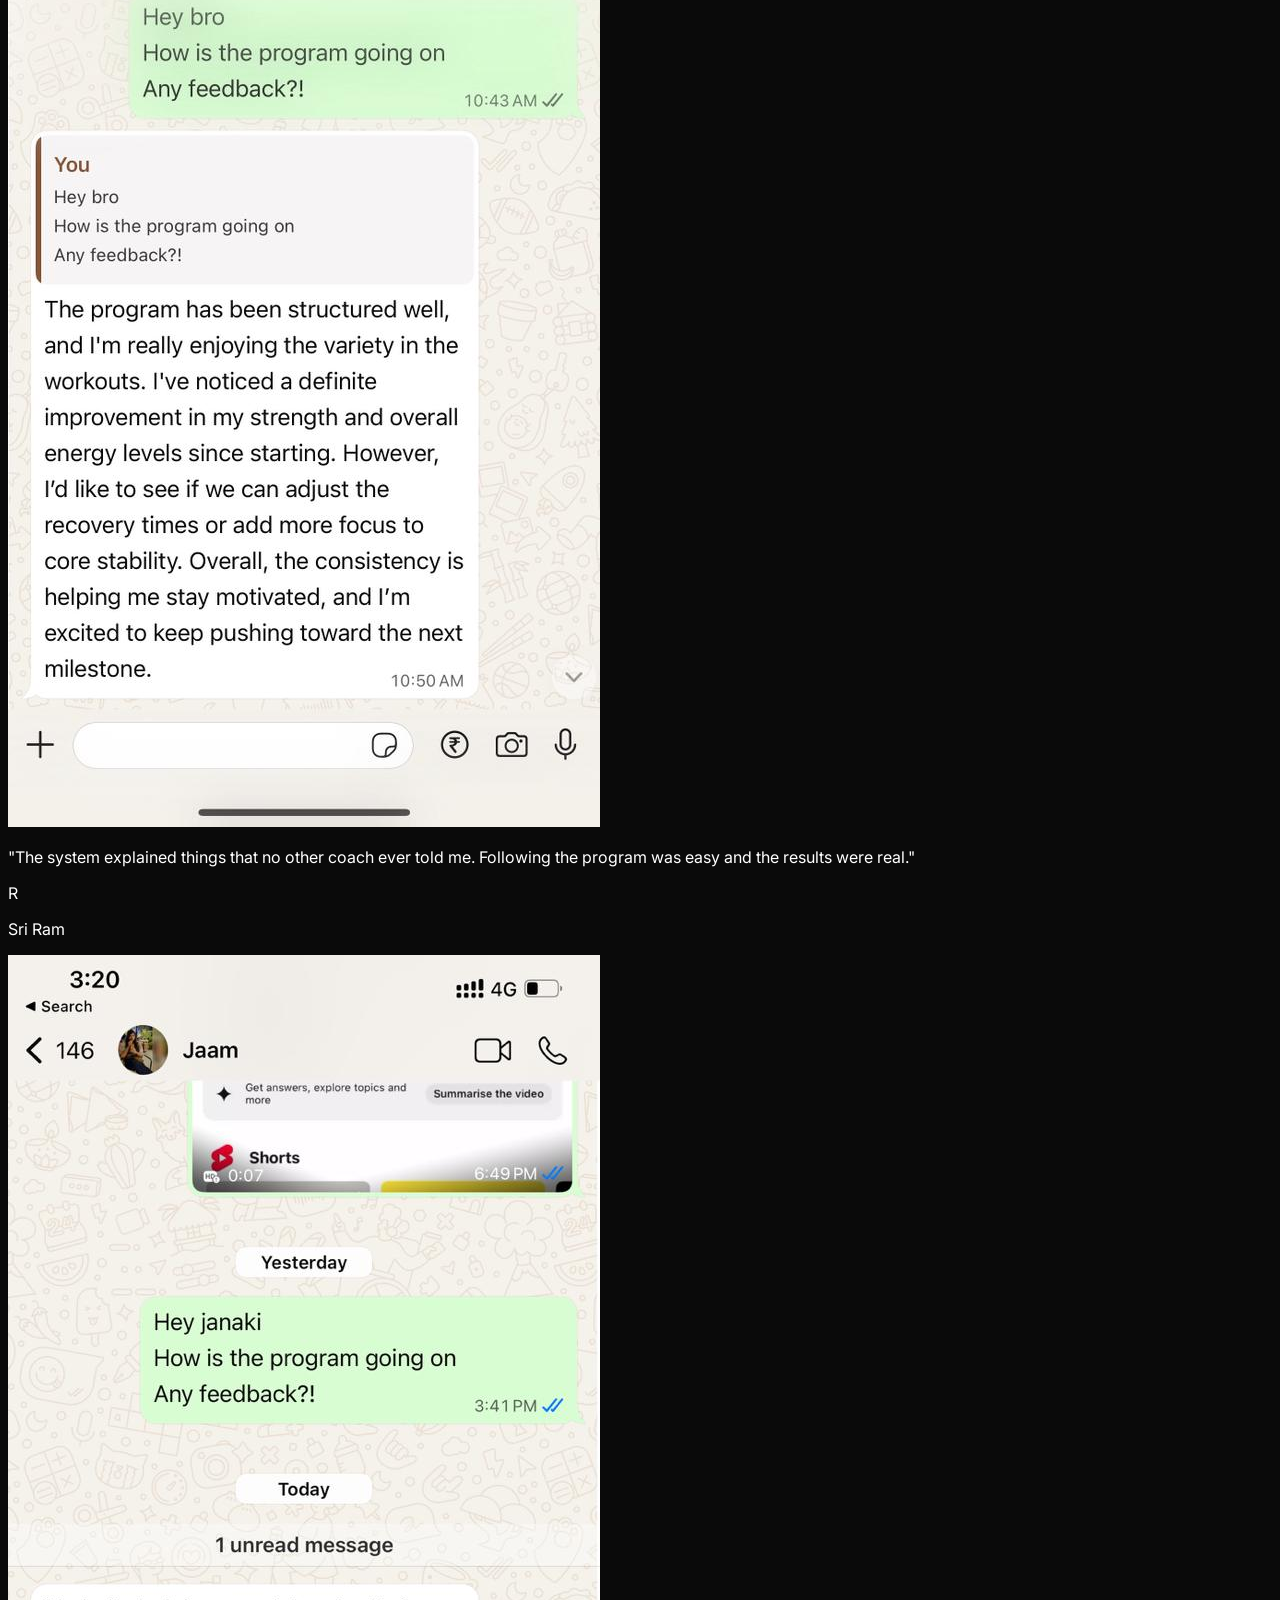
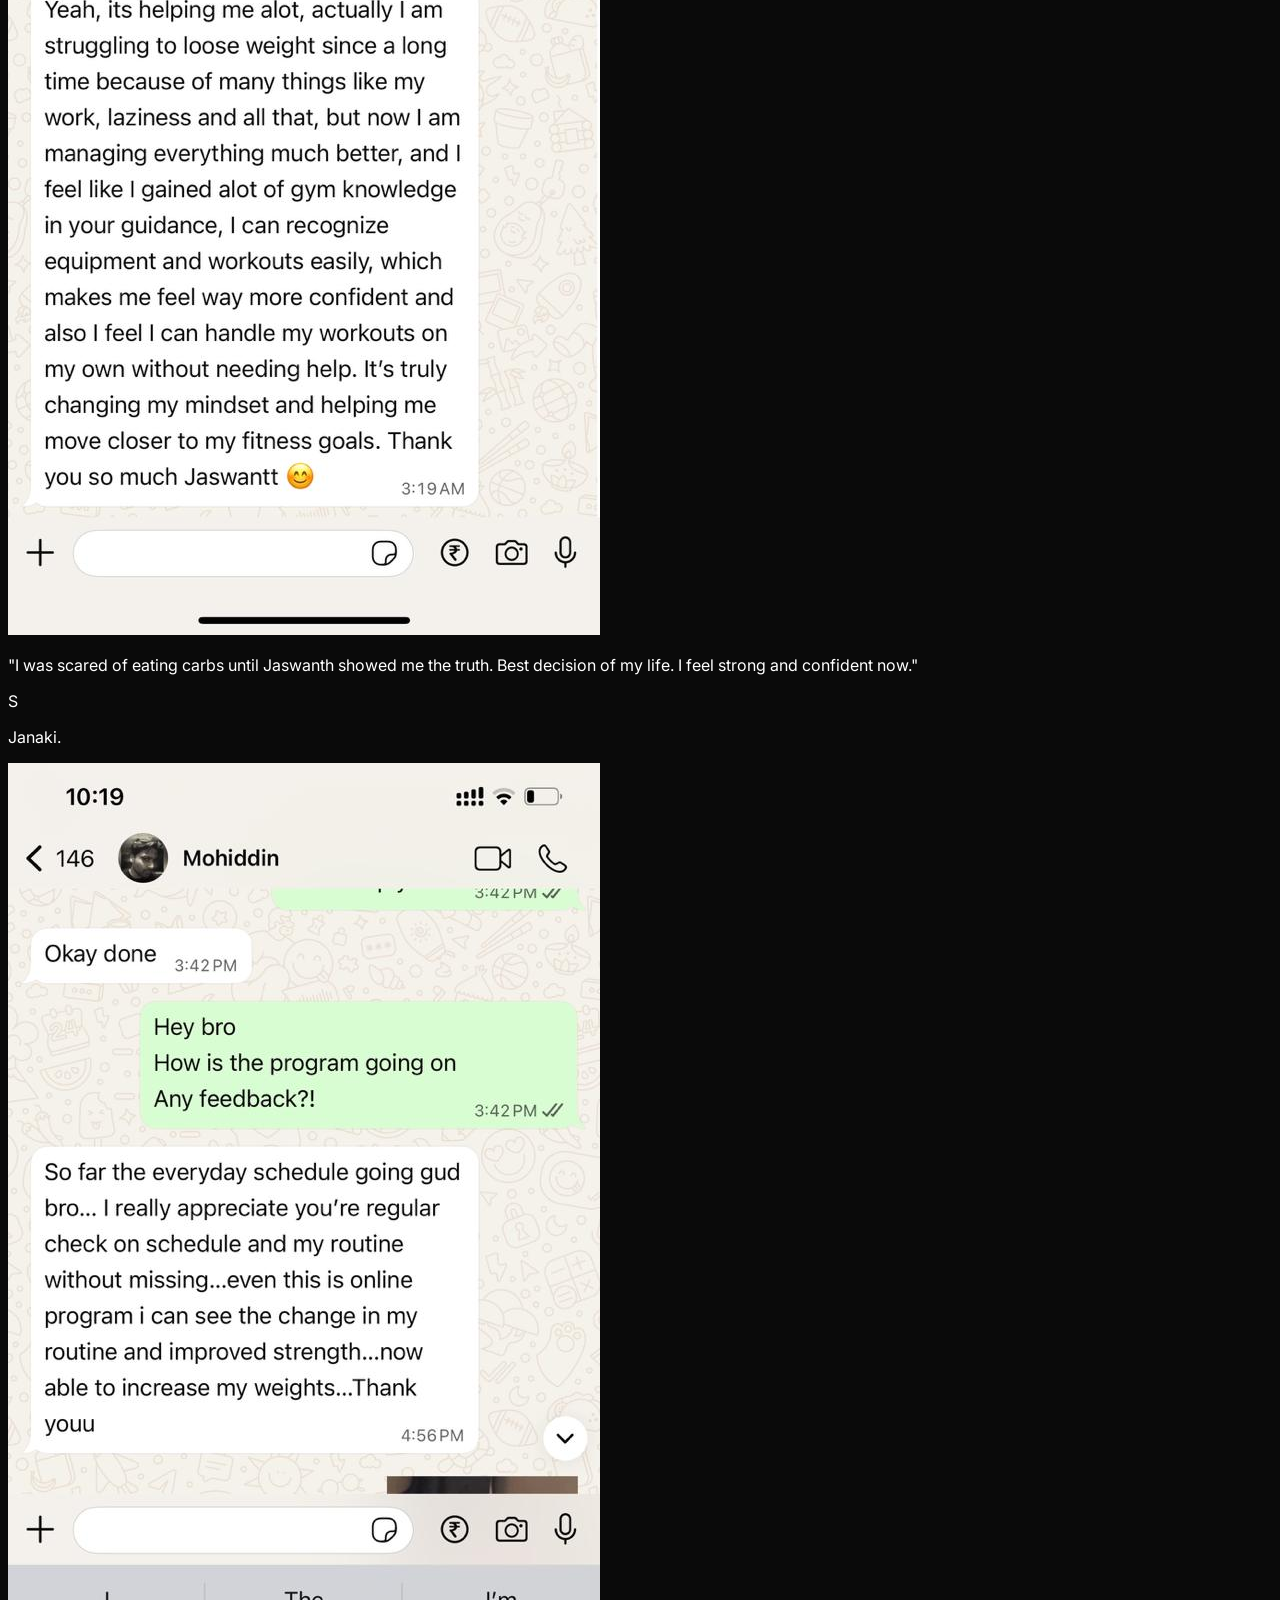
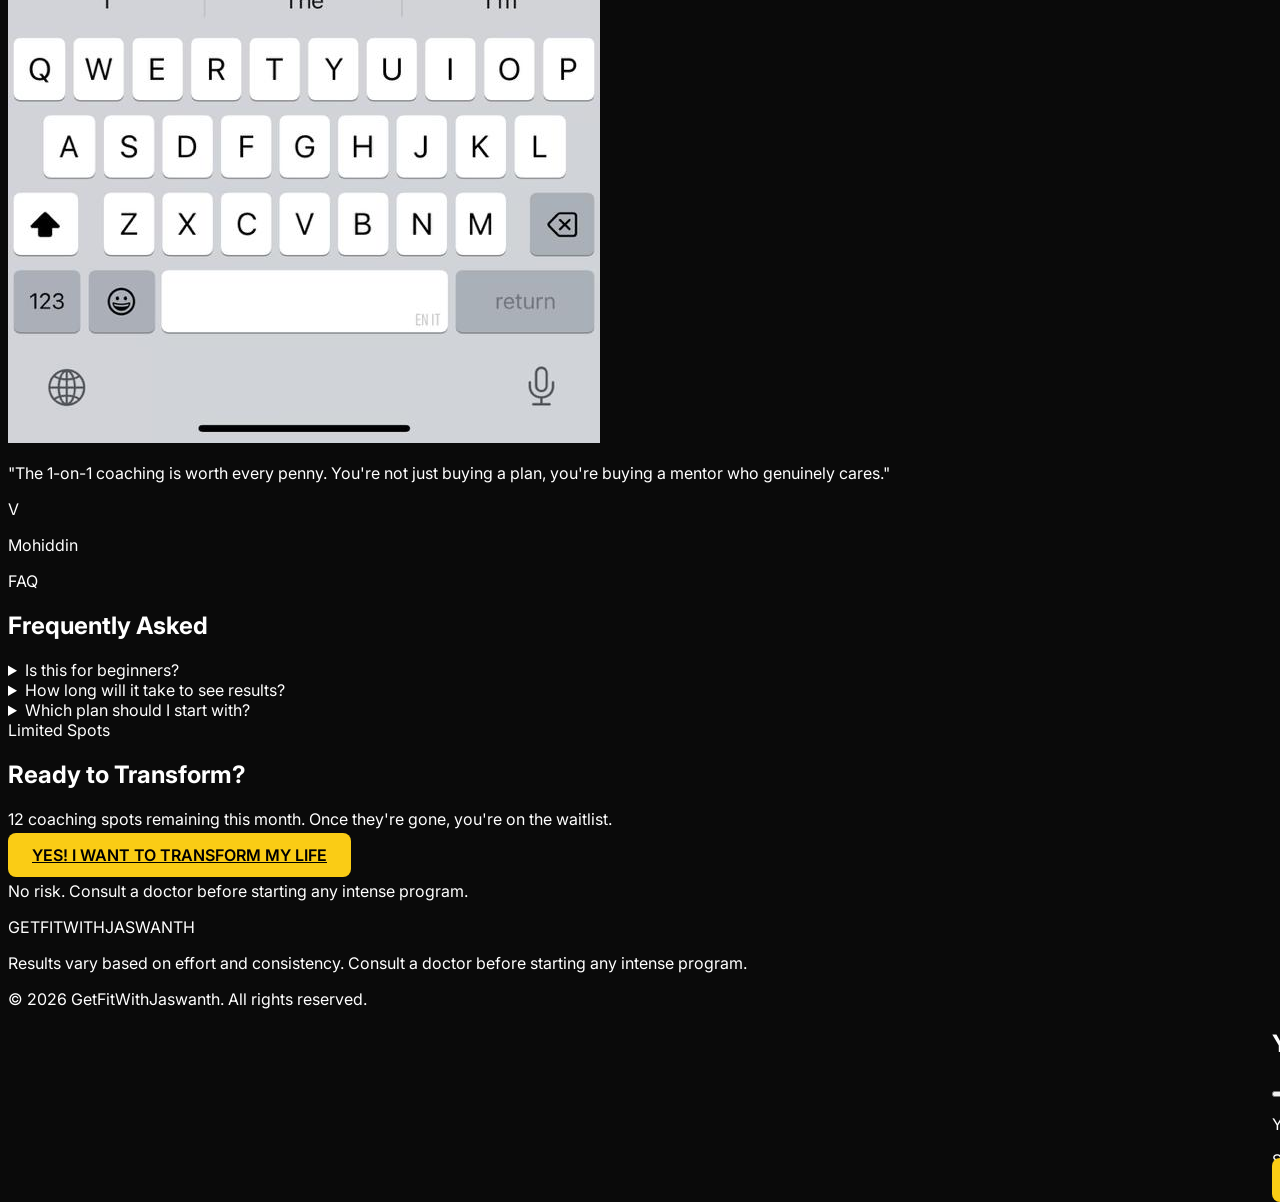
==== commit 3830ced4: "commit3" ====
--- a/index.html
+++ b/index.html
@@ -438,7 +438,7 @@
               <h3 class="text-lg font-black mb-1">All Resources + Chat</h3>
               <div class="flex items-baseline gap-1 mb-4">
                 <span class="text-3xl font-black text-yellow-400">₹999</span>
-                <span class="text-neutral-600 text-sm">one-time</span>
+                <span class="text-neutral-600 text-sm">/Month</span>
               </div>
               <div class="flex-1 mb-6 space-y-2">
                 <div class="plan-feature">
@@ -485,7 +485,7 @@
               <h3 class="text-lg font-black mb-1">90 Days Transformation</h3>
               <div class="flex items-baseline gap-1 mb-4">
                 <span class="text-3xl font-black text-yellow-400">₹2,499</span>
-                <span class="text-neutral-600 text-sm">one-time</span>
+                <span class="text-neutral-600 text-sm">/Month</span>
               </div>
               <div class="flex-1 mb-6 space-y-2">
                 <div class="plan-feature">
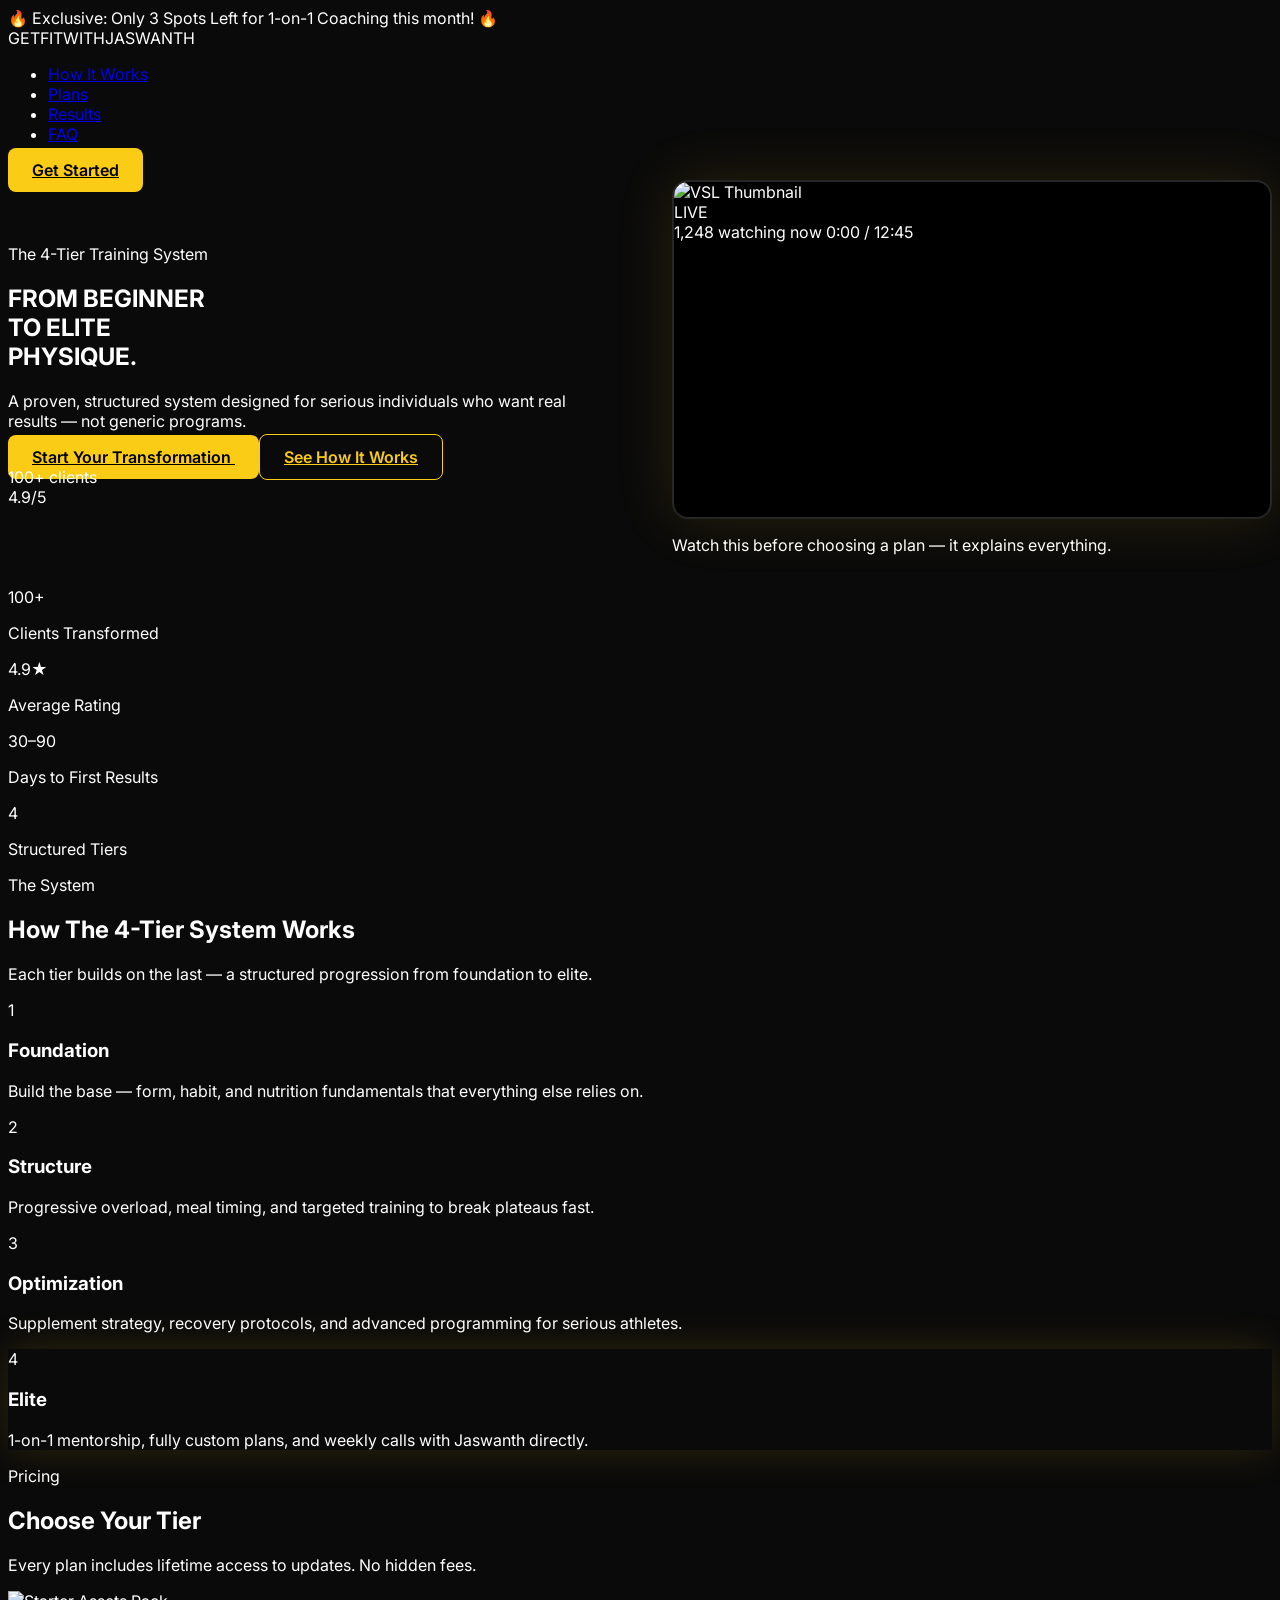
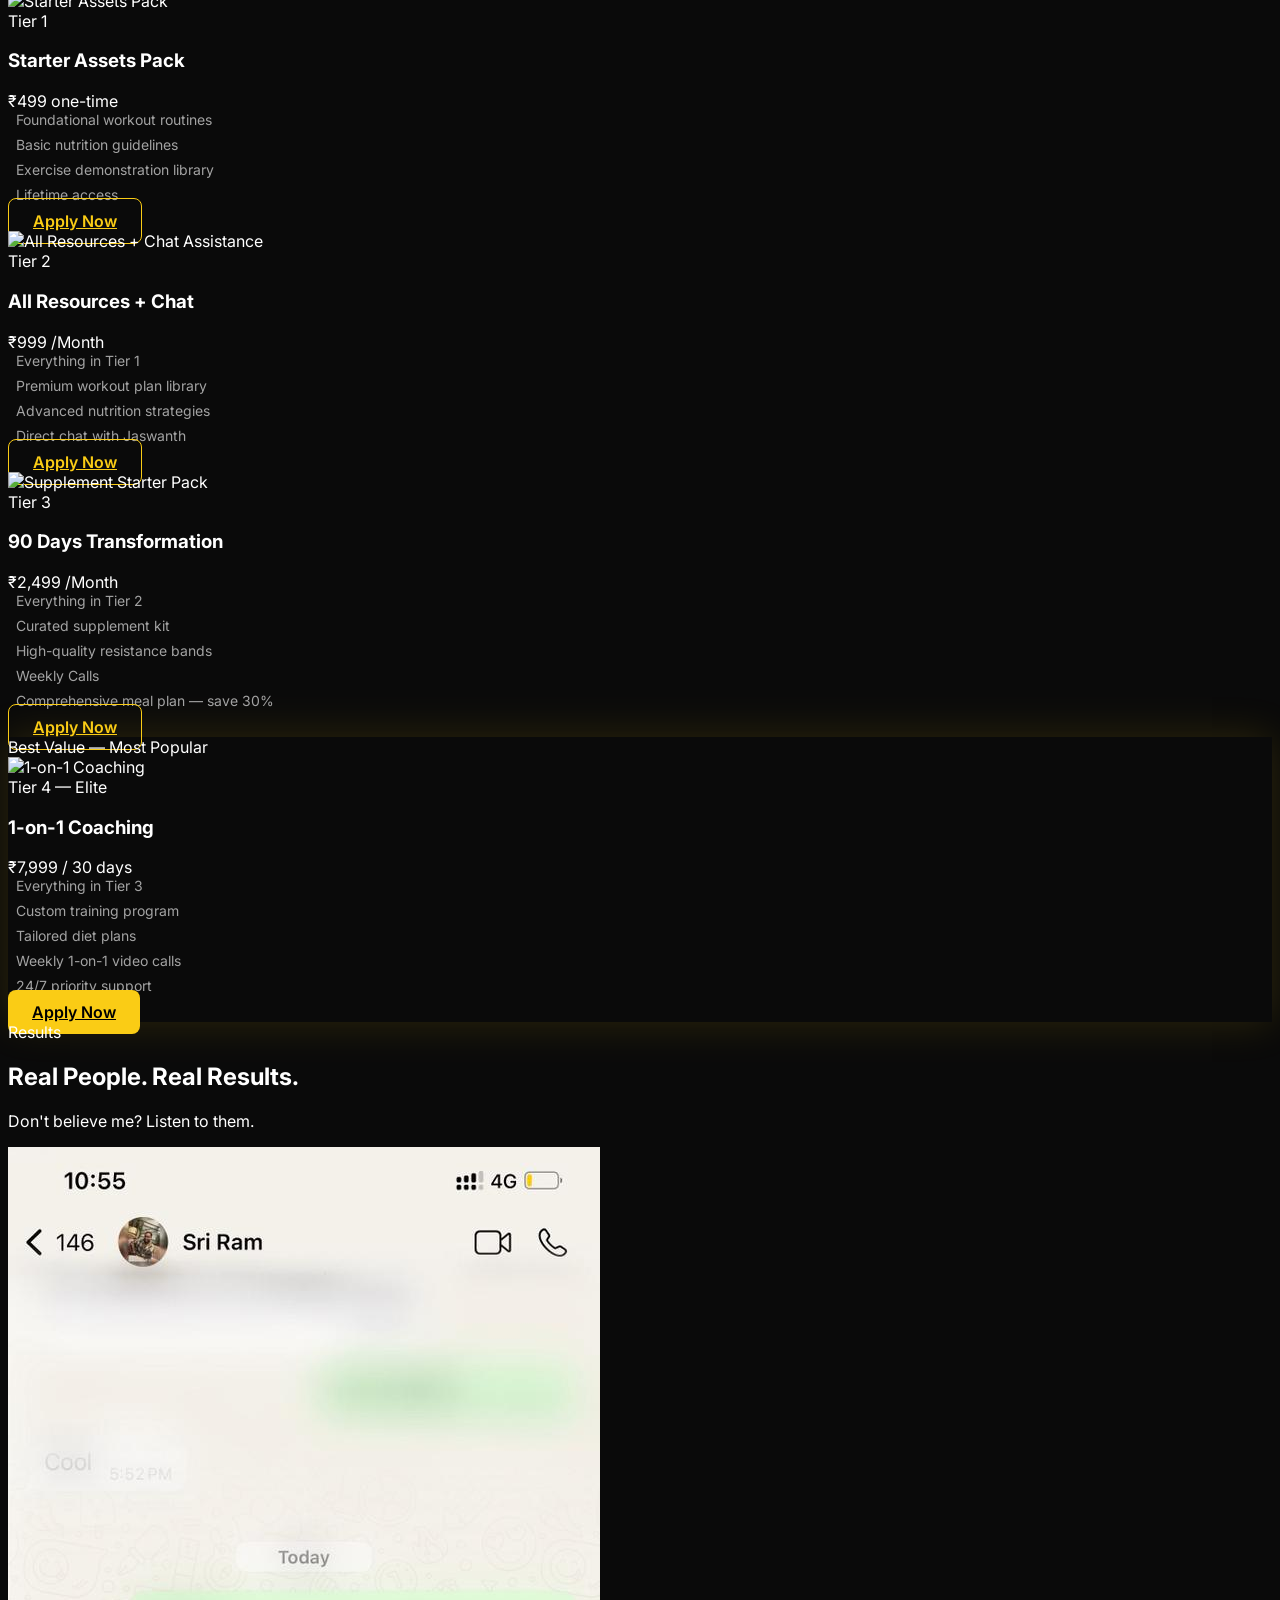
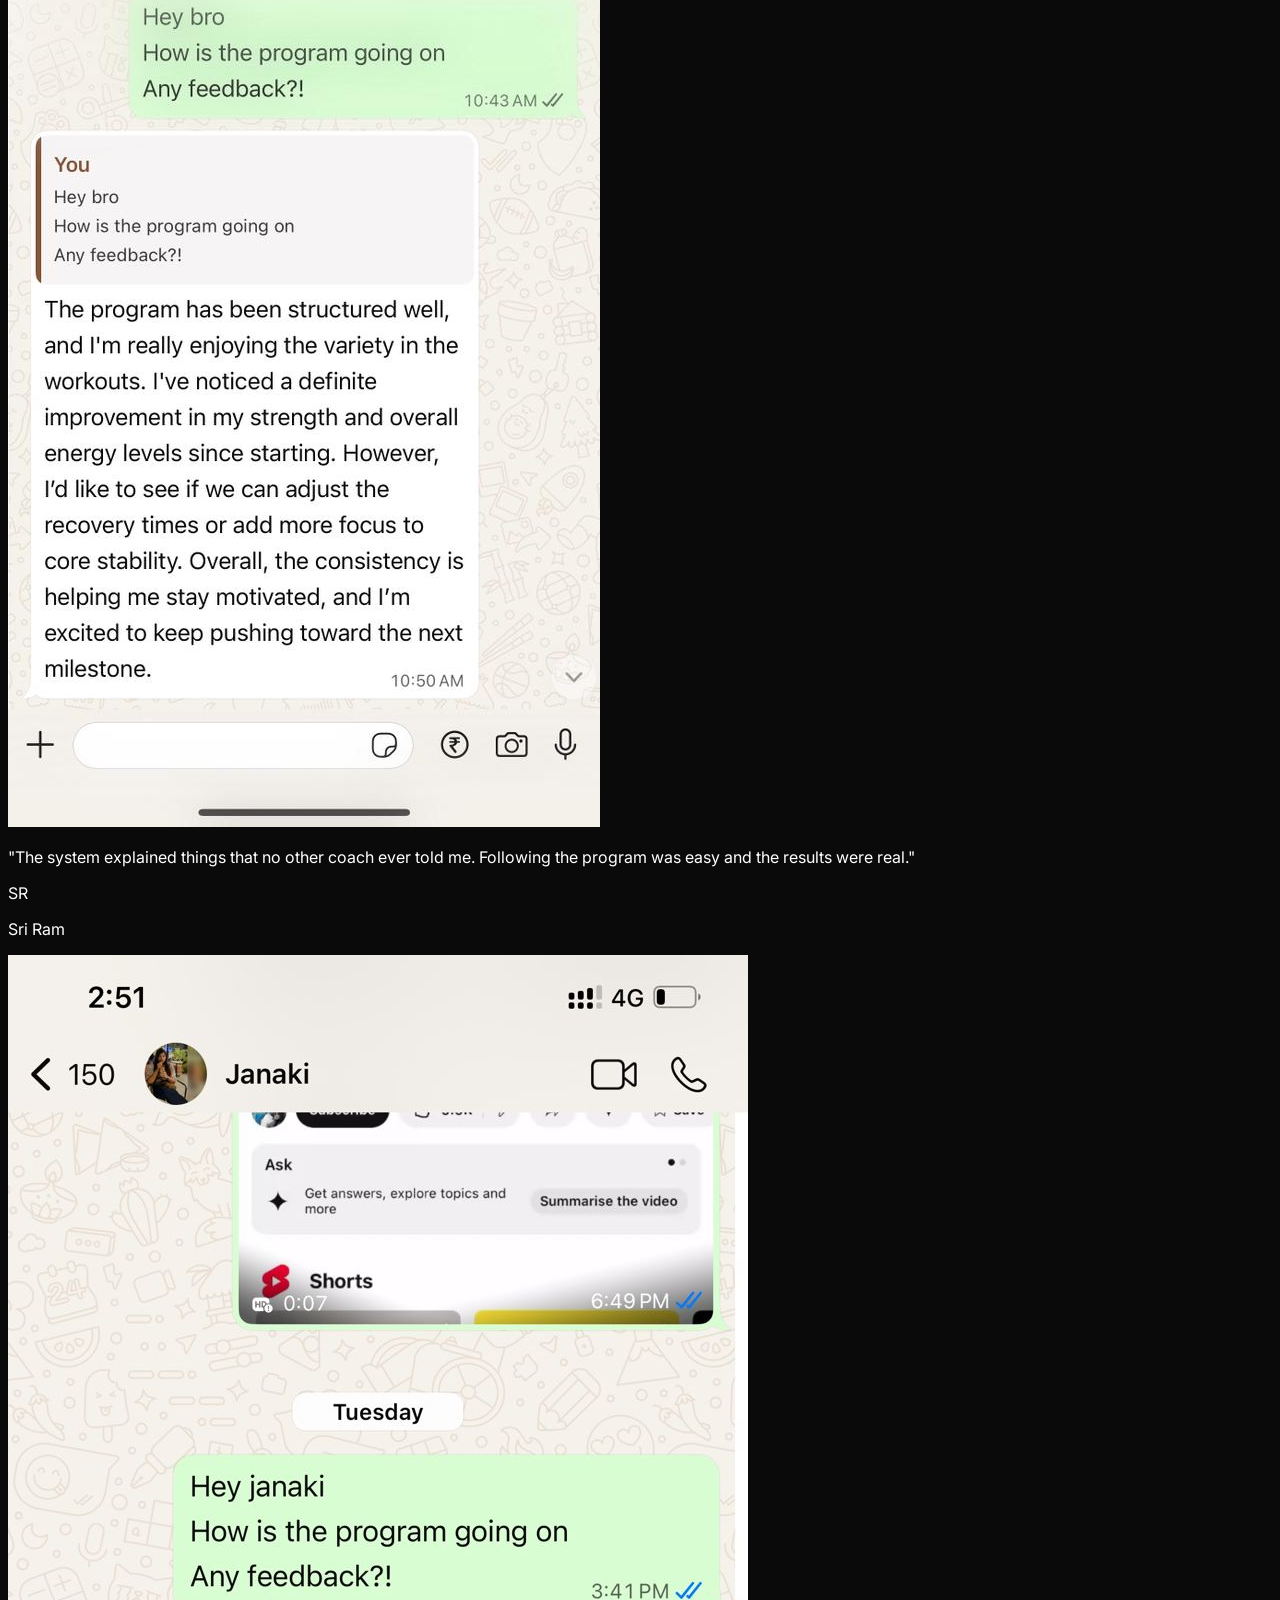
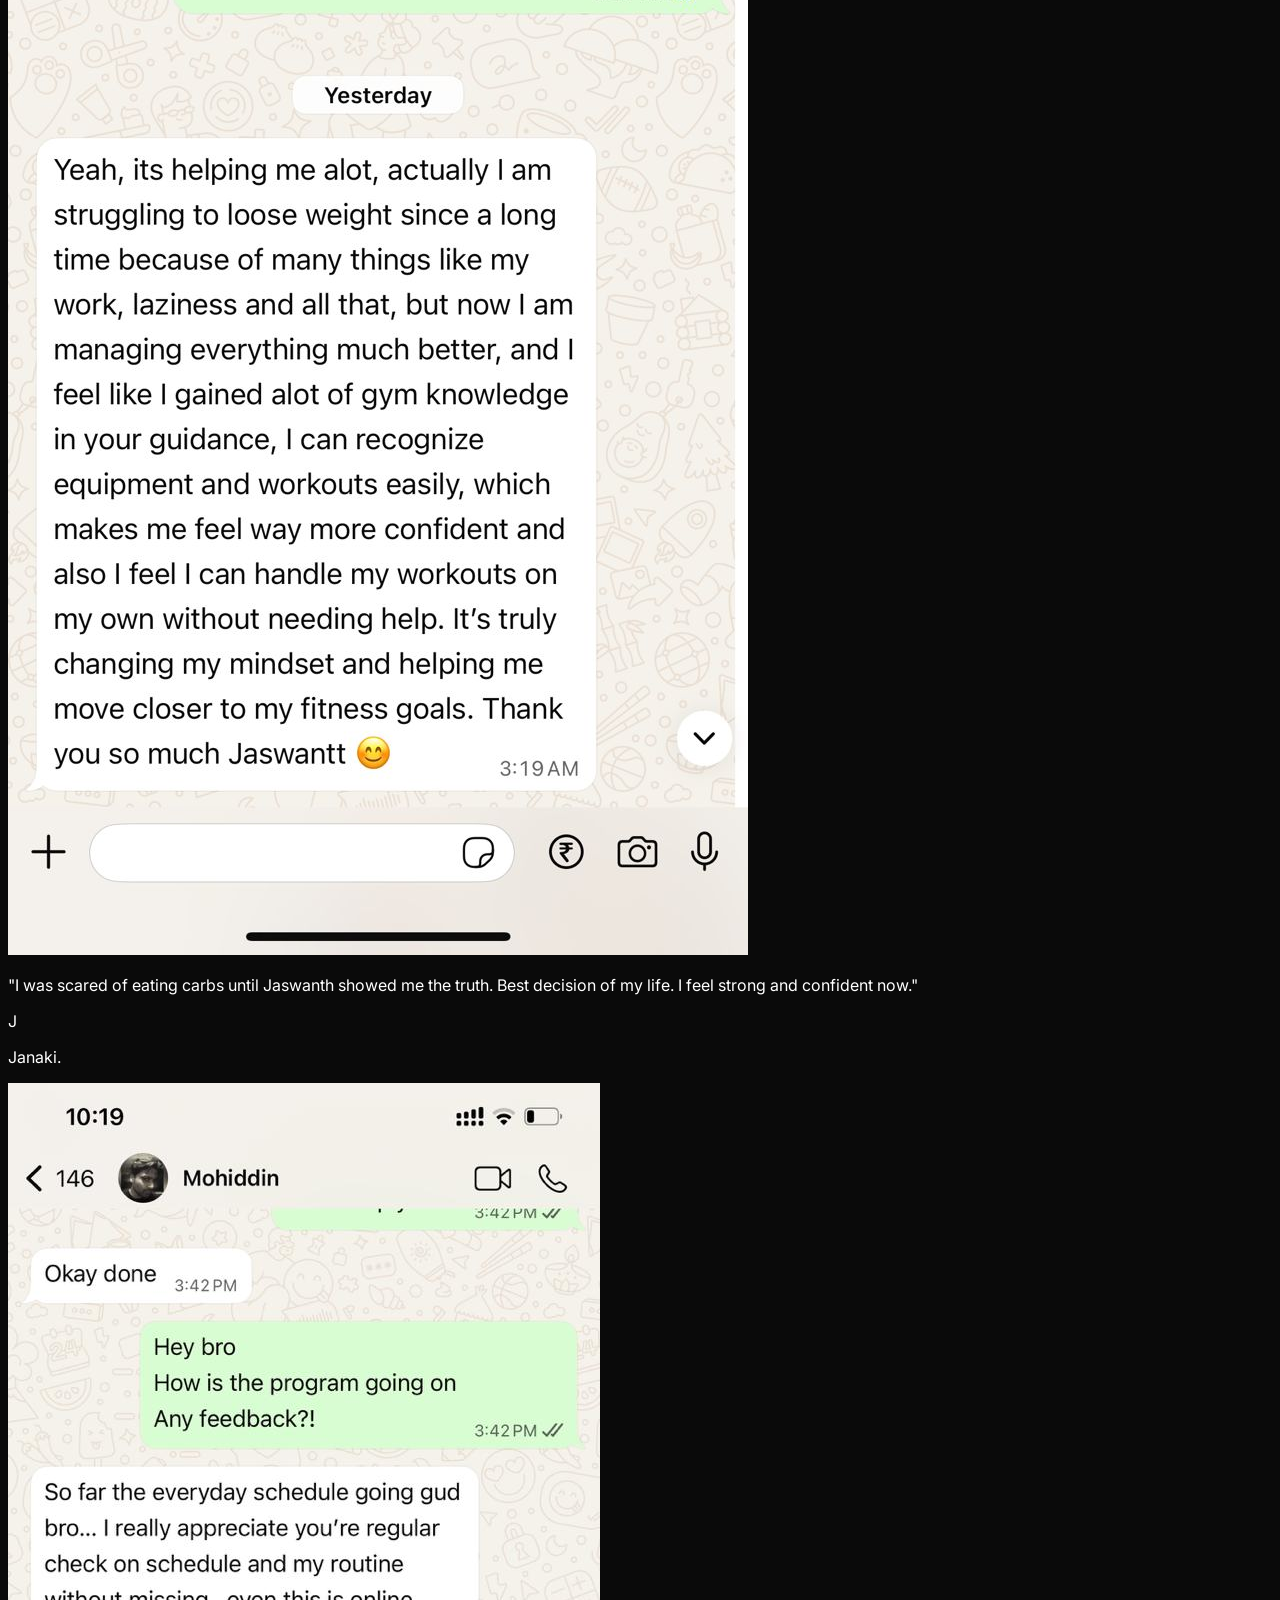
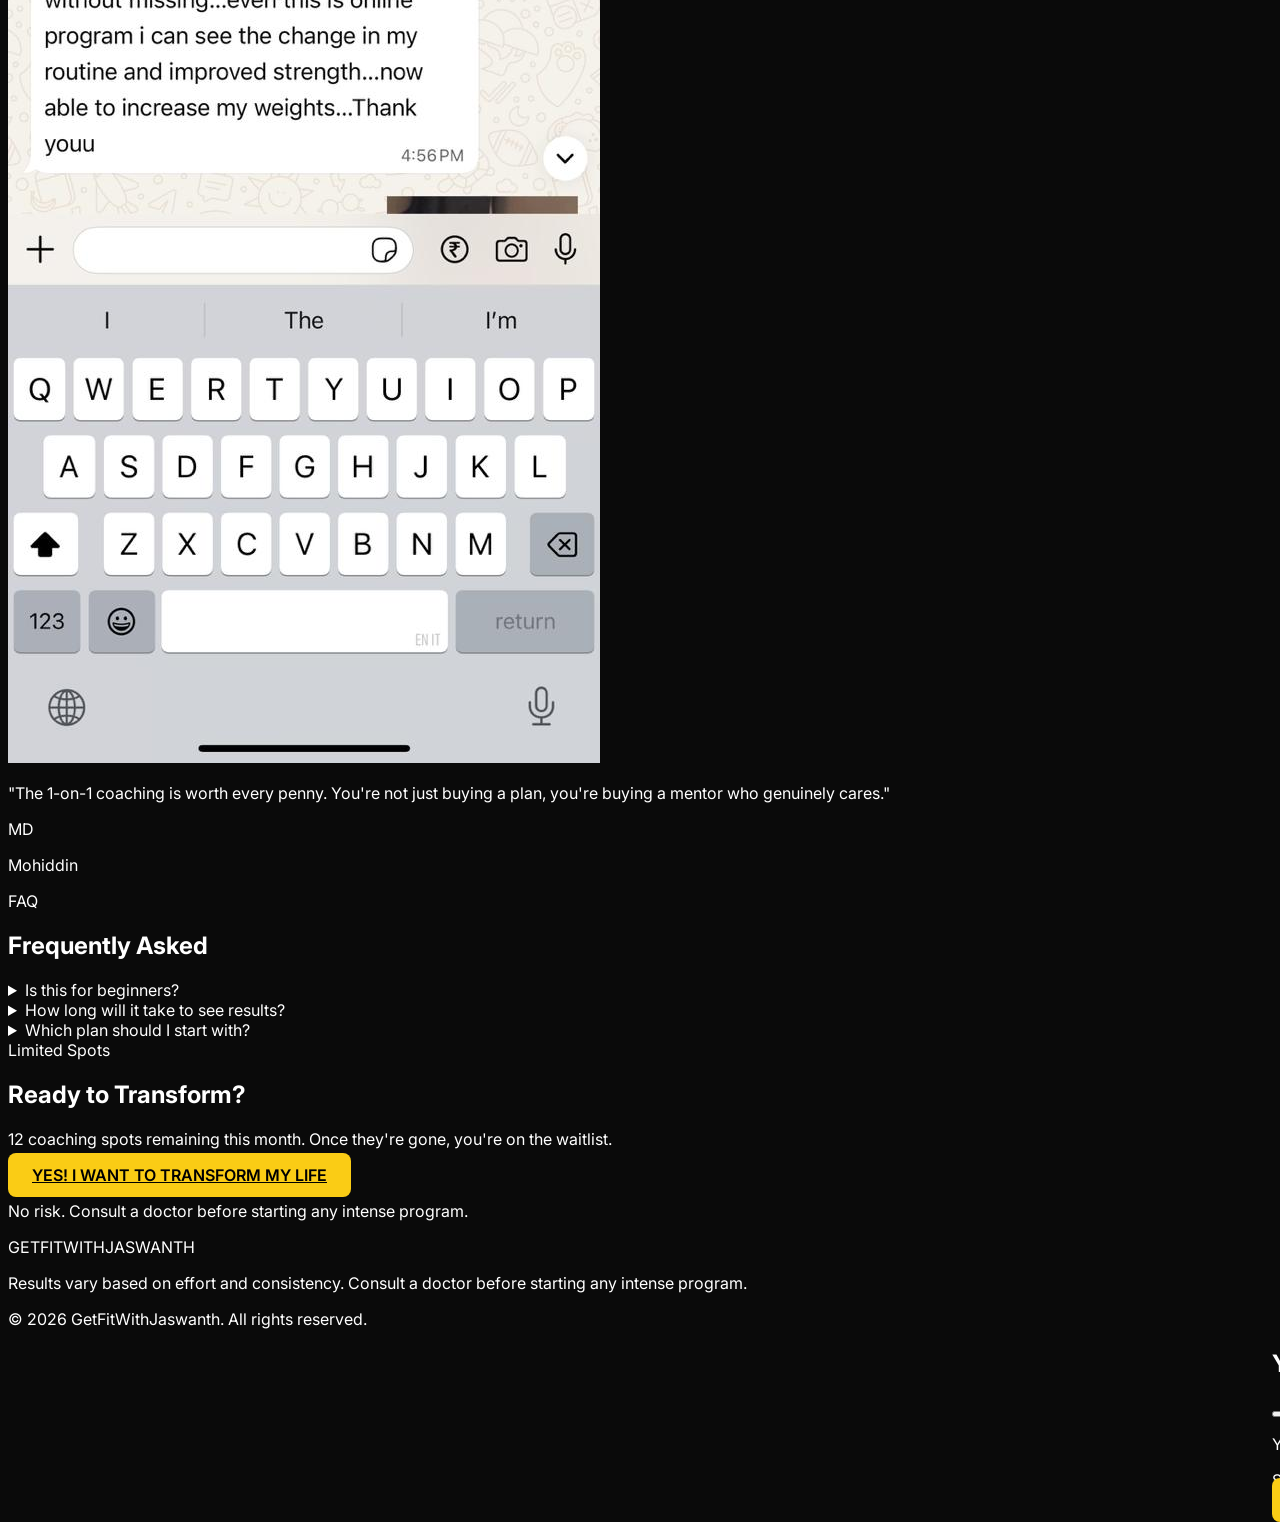
==== commit cf7636a3: "Changes of photos" ====
--- a/index.html
+++ b/index.html
@@ -611,7 +611,7 @@
                 <div
                   class="w-9 h-9 rounded-full bg-yellow-400/20 flex items-center justify-center text-yellow-400 font-bold text-sm"
                 >
-                  R
+                  SR
                 </div>
                 <div>
                   <p class="font-bold text-sm">Sri Ram</p>
@@ -643,7 +643,7 @@
                 <div
                   class="w-9 h-9 rounded-full bg-yellow-400/20 flex items-center justify-center text-yellow-400 font-bold text-sm"
                 >
-                  S
+                  J
                 </div>
                 <div>
                   <p class="font-bold text-sm">Janaki.</p>
@@ -674,7 +674,7 @@
                 <div
                   class="w-9 h-9 rounded-full bg-yellow-400/20 flex items-center justify-center text-yellow-400 font-bold text-sm"
                 >
-                  V
+                  MD
                 </div>
                 <div>
                   <p class="font-bold text-sm">Mohiddin</p>
